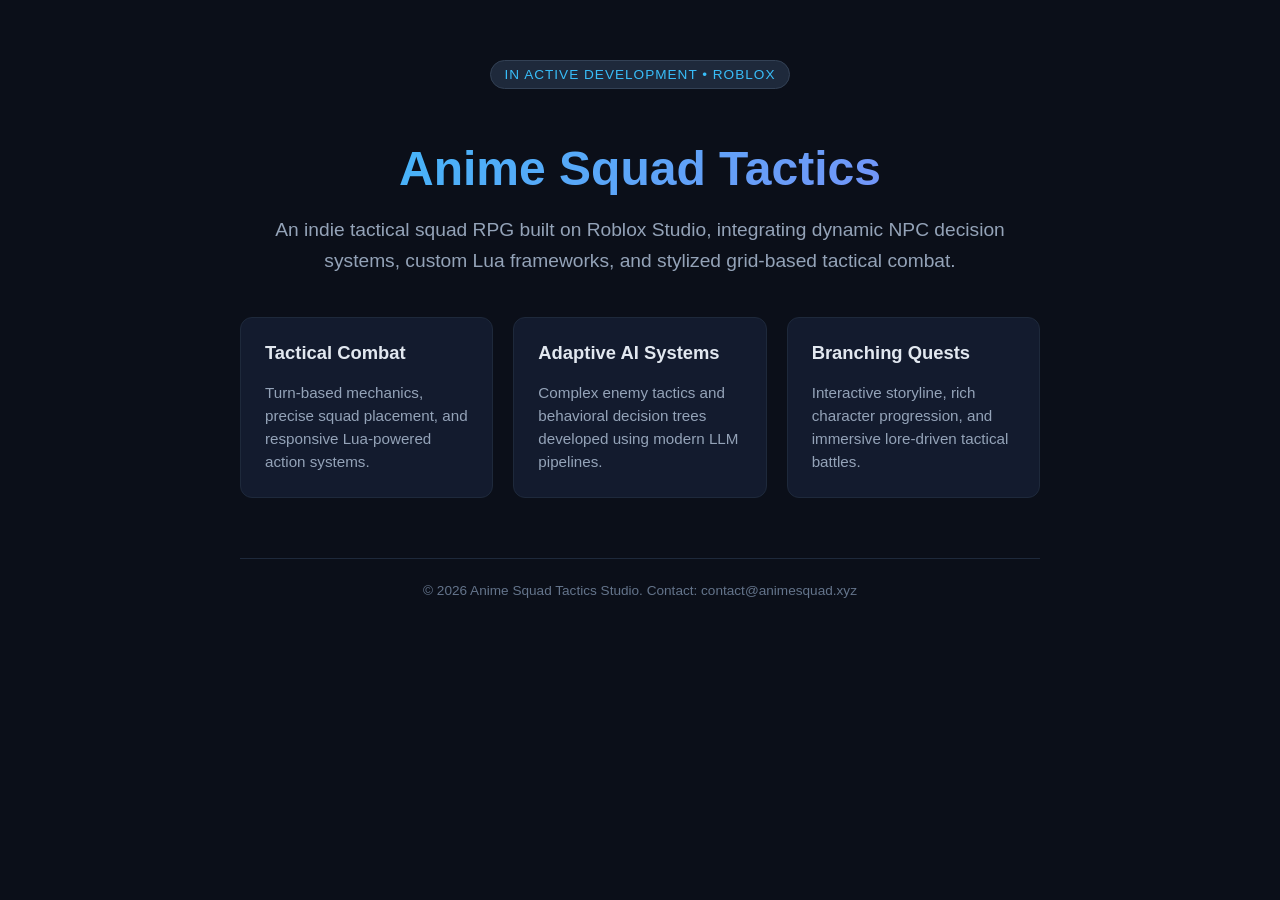
==== index.html @ 00e2cc8a "Create index.html for Anime Squad Tactics site This HTML file serves as the main structure for the A" ====
<!DOCTYPE html>
<html lang="en">
<head>
  <meta charset="UTF-8">
  <meta name="viewport" content="width=device-width, initial-scale=1.0">
  <title>Anime Squad Tactics | Independent Studio</title>
  <style>
    body { margin: 0; font-family: -apple-system, BlinkMacSystemFont, 'Segoe UI', Roboto, sans-serif; background: #0b0f19; color: #f1f5f9; text-align: center; padding: 60px 20px; }
    .container { max-width: 800px; margin: 0 auto; }
    .badge { display: inline-block; padding: 6px 14px; background: #1e293b; border: 1px solid #334155; border-radius: 9999px; font-size: 0.85rem; color: #38bdf8; margin-bottom: 20px; text-transform: uppercase; letter-spacing: 1px; }
    h1 { font-size: 3rem; margin-bottom: 12px; font-weight: 800; background: linear-gradient(135deg, #38bdf8, #818cf8); -webkit-background-clip: text; -webkit-text-fill-color: transparent; }
    p.subtitle { font-size: 1.2rem; color: #94a3b8; line-height: 1.6; margin-bottom: 40px; }
    .features { display: grid; grid-template-columns: repeat(auto-fit, minmax(220px, 1fr)); gap: 20px; text-align: left; }
    .card { background: #131b2e; padding: 24px; border-radius: 12px; border: 1px solid #1e293b; }
    .card h3 { margin-top: 0; color: #e2e8f0; font-size: 1.15rem; }
    .card p { color: #94a3b8; font-size: 0.95rem; line-height: 1.5; margin-bottom: 0; }
    .footer { margin-top: 60px; font-size: 0.85rem; color: #64748b; border-top: 1px solid #1e293b; padding-top: 24px; }
  </style>
</head>
<body>
  <div class="container">
    <div class="badge">In Active Development • Roblox</div>
    <h1>Anime Squad Tactics</h1>
    <p class="subtitle">An indie tactical squad RPG built on Roblox Studio, integrating dynamic NPC decision systems, custom Lua frameworks, and stylized grid-based tactical combat.</p>
    <div class="features">
      <div class="card">
        <h3>Tactical Combat</h3>
        <p>Turn-based mechanics, precise squad placement, and responsive Lua-powered action systems.</p>
      </div>
      <div class="card">
        <h3>Adaptive AI Systems</h3>
        <p>Complex enemy tactics and behavioral decision trees developed using modern LLM pipelines.</p>
      </div>
      <div class="card">
        <h3>Branching Quests</h3>
        <p>Interactive storyline, rich character progression, and immersive lore-driven tactical battles.</p>
      </div>
    </div>
    <div class="footer">
      © 2026 Anime Squad Tactics Studio. Contact: contact@animesquad.xyz
    </div>
  </div>
</body>
</html>
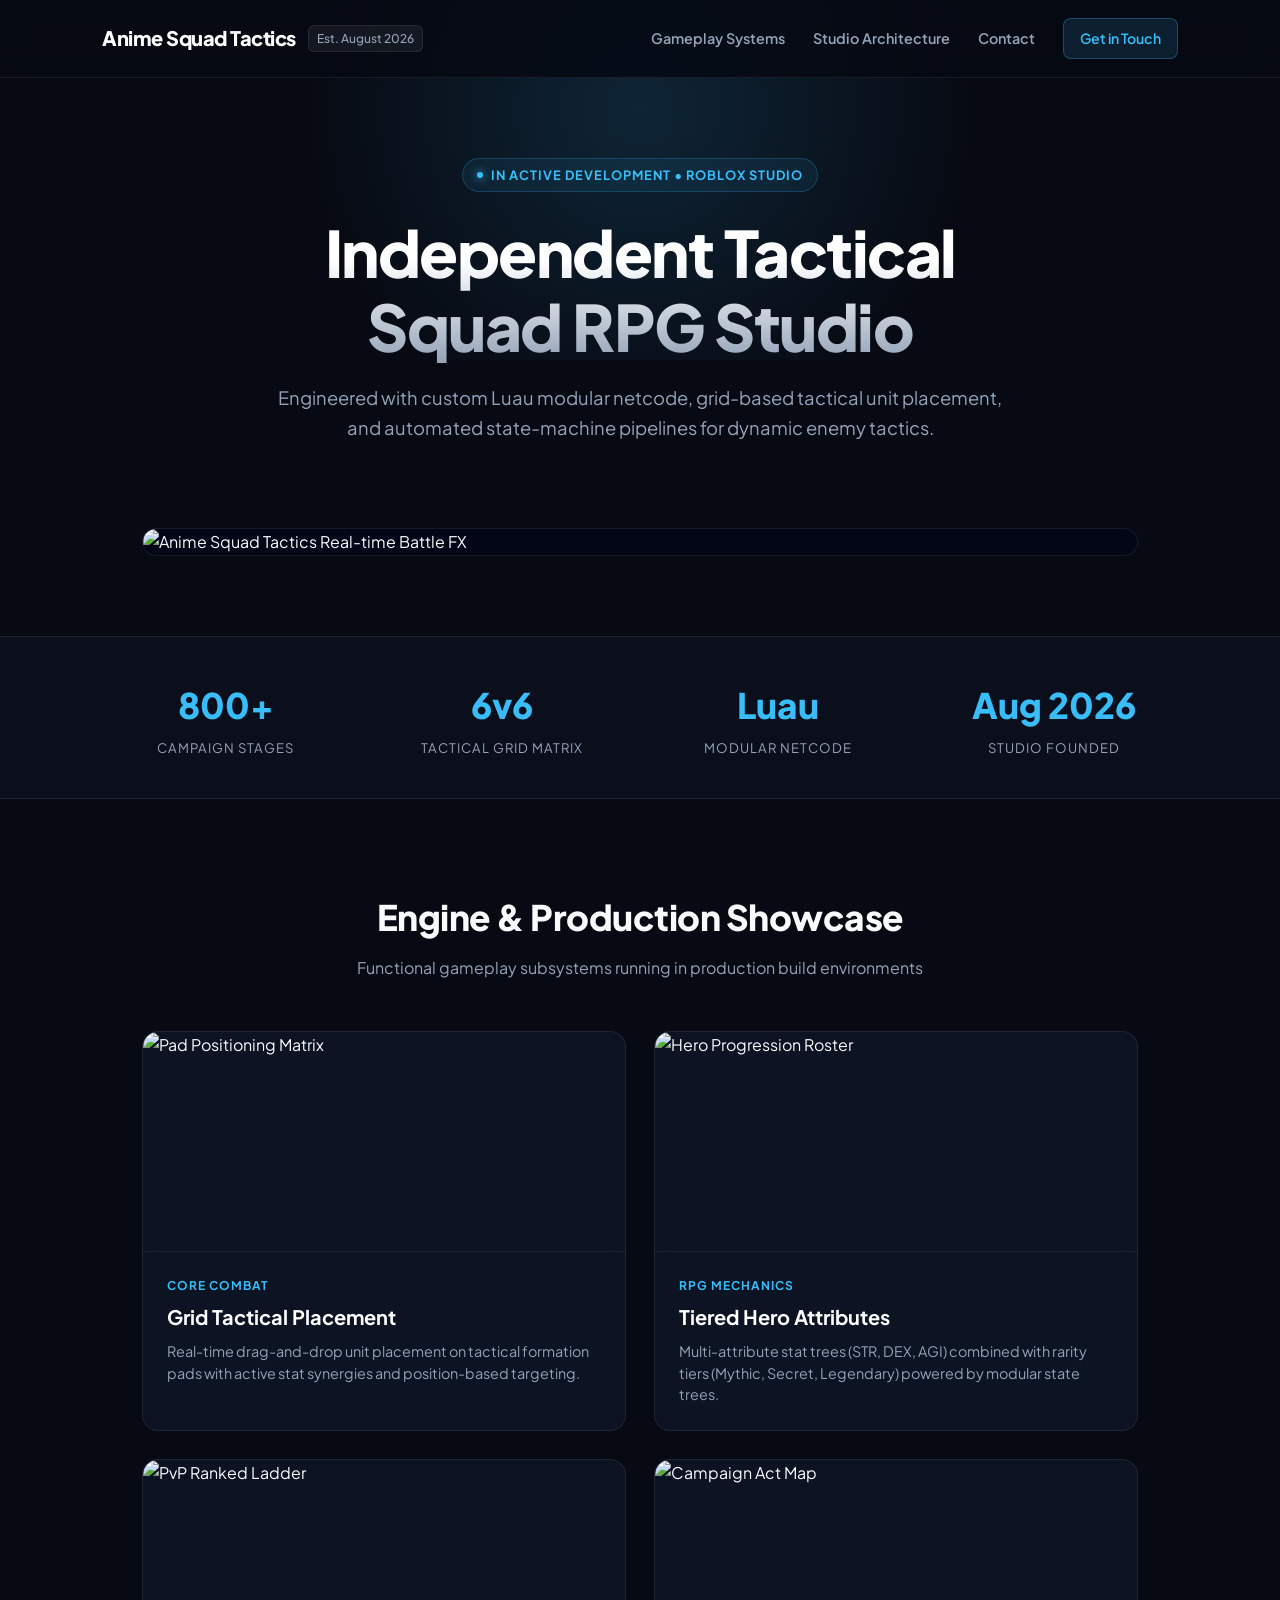
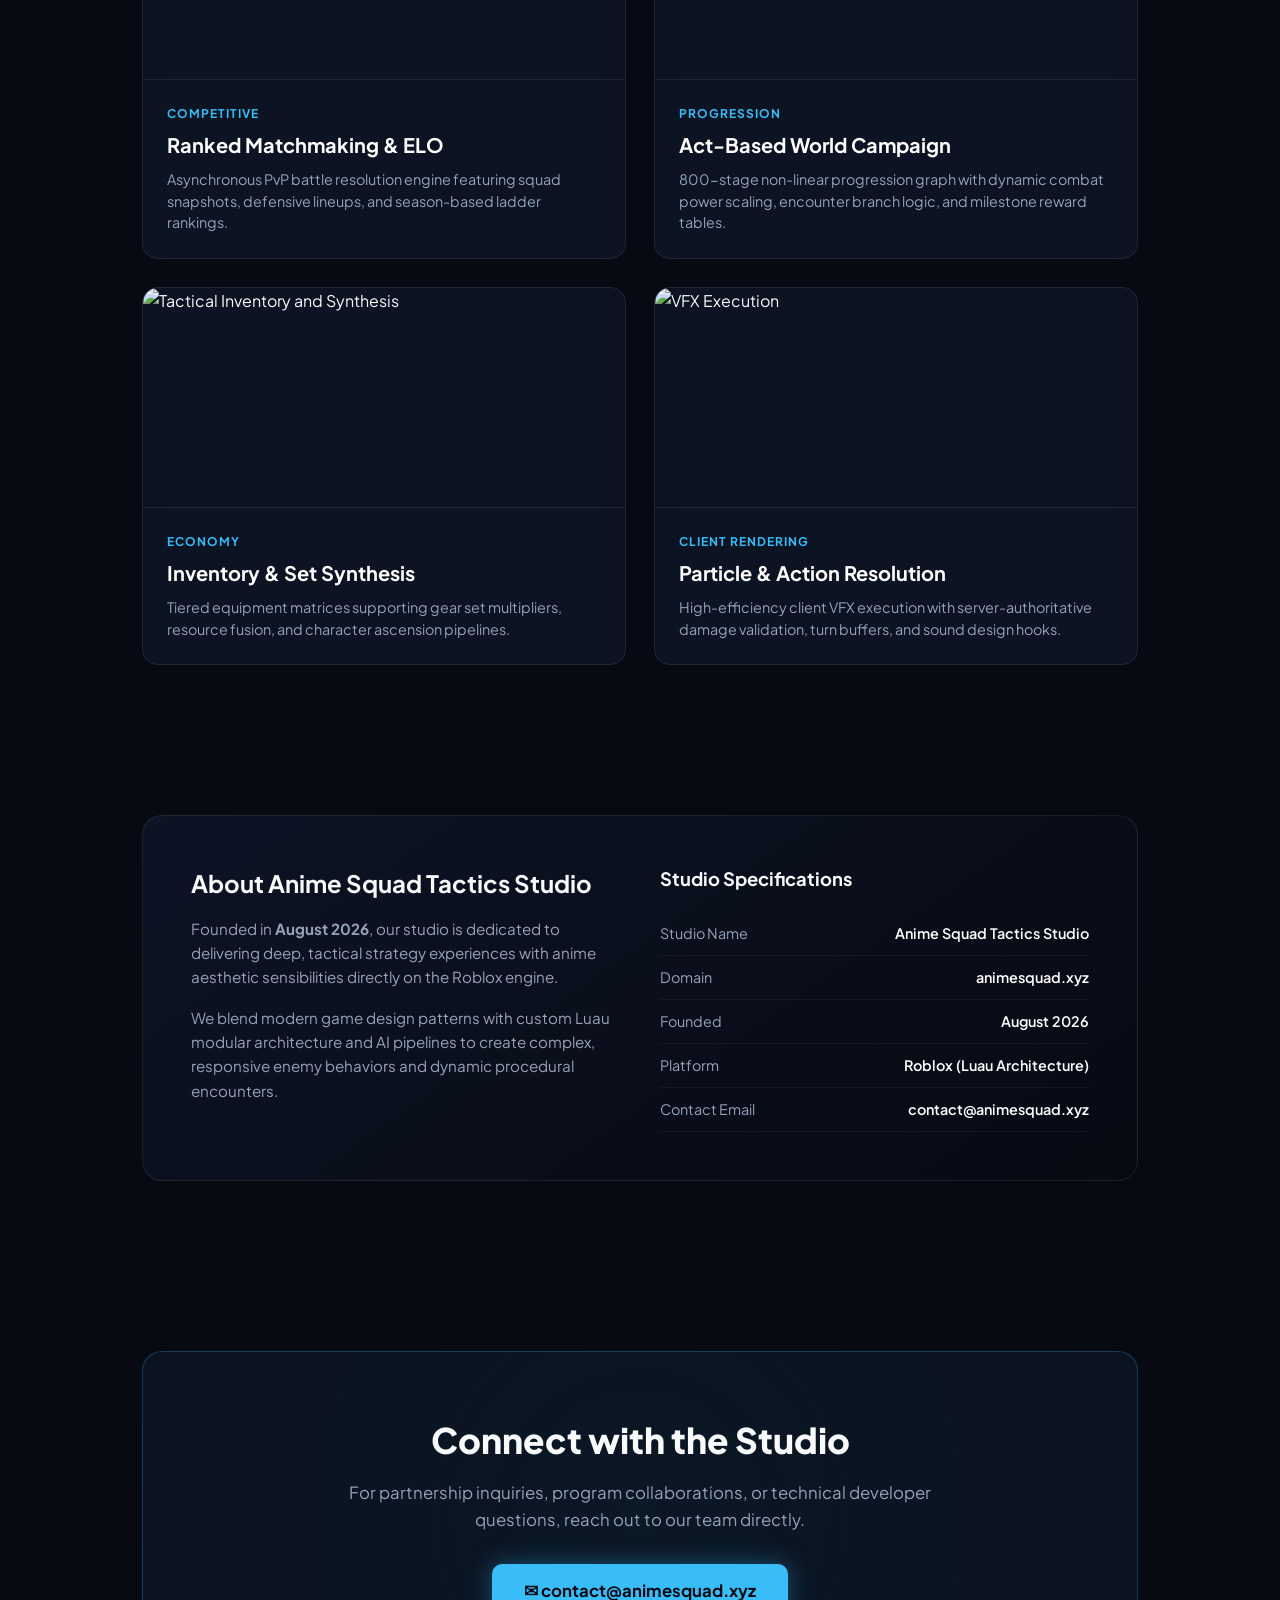
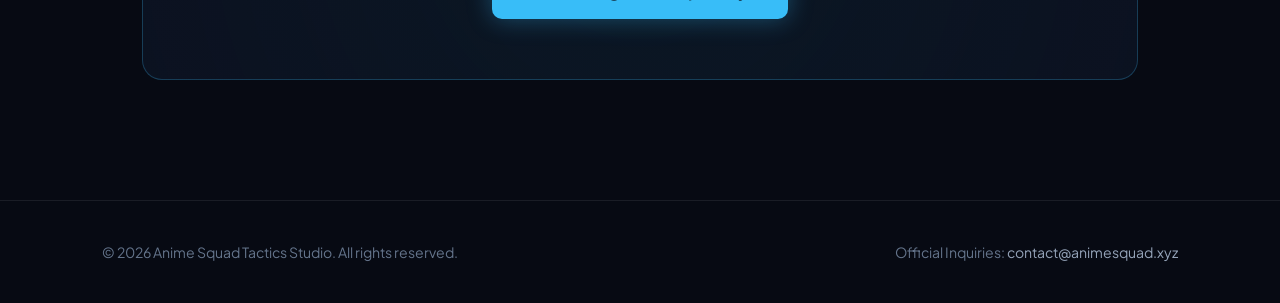
==== commit 742e6313: "Update title and restructure index.html" ====
--- a/index.html
+++ b/index.html
@@ -3,42 +3,578 @@
 <head>
   <meta charset="UTF-8">
   <meta name="viewport" content="width=device-width, initial-scale=1.0">
-  <title>Anime Squad Tactics | Independent Studio</title>
+  <title>Anime Squad Tactics Studio | Official Site</title>
+  <link rel="preconnect" href="https://fonts.googleapis.com">
+  <link rel="preconnect" href="https://fonts.gstatic.com" crossorigin>
+  <link href="https://fonts.googleapis.com/css2?family=Plus+Jakarta+Sans:wght@400;500;600;700;800&display=swap" rel="stylesheet">
   <style>
-    body { margin: 0; font-family: -apple-system, BlinkMacSystemFont, 'Segoe UI', Roboto, sans-serif; background: #0b0f19; color: #f1f5f9; text-align: center; padding: 60px 20px; }
-    .container { max-width: 800px; margin: 0 auto; }
-    .badge { display: inline-block; padding: 6px 14px; background: #1e293b; border: 1px solid #334155; border-radius: 9999px; font-size: 0.85rem; color: #38bdf8; margin-bottom: 20px; text-transform: uppercase; letter-spacing: 1px; }
-    h1 { font-size: 3rem; margin-bottom: 12px; font-weight: 800; background: linear-gradient(135deg, #38bdf8, #818cf8); -webkit-background-clip: text; -webkit-text-fill-color: transparent; }
-    p.subtitle { font-size: 1.2rem; color: #94a3b8; line-height: 1.6; margin-bottom: 40px; }
-    .features { display: grid; grid-template-columns: repeat(auto-fit, minmax(220px, 1fr)); gap: 20px; text-align: left; }
-    .card { background: #131b2e; padding: 24px; border-radius: 12px; border: 1px solid #1e293b; }
-    .card h3 { margin-top: 0; color: #e2e8f0; font-size: 1.15rem; }
-    .card p { color: #94a3b8; font-size: 0.95rem; line-height: 1.5; margin-bottom: 0; }
-    .footer { margin-top: 60px; font-size: 0.85rem; color: #64748b; border-top: 1px solid #1e293b; padding-top: 24px; }
+    :root {
+      --bg: #070a13;
+      --card-bg: rgba(15, 23, 42, 0.7);
+      --border: rgba(255, 255, 255, 0.08);
+      --accent: #38bdf8;
+      --accent-hover: #0ea5e9;
+      --text: #f8fafc;
+      --muted: #94a3b8;
+    }
+
+    * { box-sizing: border-box; margin: 0; padding: 0; }
+    html { scroll-behavior: smooth; }
+    body {
+      background-color: var(--bg);
+      color: var(--text);
+      font-family: 'Plus Jakarta Sans', sans-serif;
+      line-height: 1.6;
+      overflow-x: hidden;
+    }
+
+    /* Glow Ambient */
+    .glow-top {
+      position: absolute;
+      top: -140px;
+      left: 50%;
+      transform: translateX(-50%);
+      width: 800px;
+      height: 500px;
+      background: radial-gradient(circle, rgba(56, 189, 248, 0.15) 0%, rgba(7, 10, 19, 0) 70%);
+      z-index: -1;
+      pointer-events: none;
+    }
+
+    /* Navbar */
+    header {
+      padding: 18px 8%;
+      display: flex;
+      justify-content: space-between;
+      align-items: center;
+      border-bottom: 1px solid var(--border);
+      backdrop-filter: blur(16px);
+      -webkit-backdrop-filter: blur(16px);
+      position: sticky;
+      top: 0;
+      z-index: 100;
+      background: rgba(7, 10, 19, 0.85);
+    }
+
+    .brand-group {
+      display: flex;
+      align-items: center;
+      gap: 12px;
+    }
+
+    .brand-title {
+      font-size: 1.25rem;
+      font-weight: 800;
+      letter-spacing: -0.5px;
+      color: #ffffff;
+      text-decoration: none;
+    }
+
+    .founded-pill {
+      font-size: 0.75rem;
+      background: rgba(255, 255, 255, 0.06);
+      border: 1px solid var(--border);
+      padding: 3px 8px;
+      border-radius: 6px;
+      color: var(--muted);
+      font-weight: 500;
+    }
+
+    nav {
+      display: flex;
+      align-items: center;
+      gap: 28px;
+    }
+
+    nav a {
+      color: var(--muted);
+      text-decoration: none;
+      font-size: 0.9rem;
+      font-weight: 600;
+      transition: color 0.2s ease;
+    }
+
+    nav a:hover {
+      color: #ffffff;
+    }
+
+    .nav-btn {
+      background: rgba(56, 189, 248, 0.12);
+      border: 1px solid rgba(56, 189, 248, 0.3);
+      color: var(--accent);
+      padding: 8px 16px;
+      border-radius: 8px;
+      font-size: 0.88rem;
+      font-weight: 600;
+      text-decoration: none;
+      transition: all 0.2s ease;
+    }
+
+    .nav-btn:hover {
+      background: var(--accent);
+      color: #070a13;
+    }
+
+    /* Hero */
+    .hero {
+      text-align: center;
+      padding: 80px 8% 50px;
+      max-width: 960px;
+      margin: 0 auto;
+    }
+
+    .hero-badge {
+      display: inline-flex;
+      align-items: center;
+      gap: 8px;
+      padding: 6px 14px;
+      background: rgba(56, 189, 248, 0.08);
+      border: 1px solid rgba(56, 189, 248, 0.2);
+      color: var(--accent);
+      border-radius: 9999px;
+      font-size: 0.8rem;
+      font-weight: 700;
+      letter-spacing: 1px;
+      text-transform: uppercase;
+      margin-bottom: 24px;
+    }
+
+    .pulse-dot {
+      width: 6px;
+      height: 6px;
+      background: #38bdf8;
+      border-radius: 50%;
+      box-shadow: 0 0 8px #38bdf8;
+    }
+
+    .hero h1 {
+      font-size: clamp(2.4rem, 5vw, 4rem);
+      font-weight: 800;
+      letter-spacing: -1.5px;
+      line-height: 1.15;
+      margin-bottom: 20px;
+      background: linear-gradient(180deg, #ffffff 30%, #94a3b8 100%);
+      -webkit-background-clip: text;
+      -webkit-text-fill-color: transparent;
+    }
+
+    .hero p {
+      font-size: 1.15rem;
+      color: var(--muted);
+      max-width: 740px;
+      margin: 0 auto 36px;
+    }
+
+    /* Hero Showcase Image */
+    .hero-image-wrap {
+      max-width: 1200px;
+      margin: 0 auto 80px;
+      padding: 0 8%;
+    }
+
+    .hero-frame {
+      border-radius: 16px;
+      border: 1px solid var(--border);
+      overflow: hidden;
+      box-shadow: 0 25px 60px -15px rgba(0, 0, 0, 0.8);
+      background: #020617;
+    }
+
+    .hero-frame img {
+      width: 100%;
+      height: auto;
+      display: block;
+    }
+
+    /* Stats Banner */
+    .stats-bar {
+      border-top: 1px solid var(--border);
+      border-bottom: 1px solid var(--border);
+      background: rgba(15, 23, 42, 0.4);
+      padding: 40px 8%;
+    }
+
+    .stats-grid {
+      max-width: 1100px;
+      margin: 0 auto;
+      display: grid;
+      grid-template-columns: repeat(auto-fit, minmax(180px, 1fr));
+      gap: 30px;
+      text-align: center;
+    }
+
+    .stat-val {
+      font-size: 2.2rem;
+      font-weight: 800;
+      color: var(--accent);
+    }
+
+    .stat-lbl {
+      font-size: 0.82rem;
+      color: var(--muted);
+      text-transform: uppercase;
+      letter-spacing: 1px;
+      margin-top: 4px;
+    }
+
+    /* Section Headers */
+    .section-wrap {
+      padding: 90px 8% 40px;
+      max-width: 1200px;
+      margin: 0 auto;
+    }
+
+    .section-header {
+      text-align: center;
+      margin-bottom: 50px;
+    }
+
+    .section-header h2 {
+      font-size: 2.2rem;
+      font-weight: 800;
+      letter-spacing: -0.5px;
+      margin-bottom: 10px;
+    }
+
+    .section-header p {
+      color: var(--muted);
+      font-size: 1rem;
+    }
+
+    /* Systems Grid */
+    .systems-grid {
+      display: grid;
+      grid-template-columns: repeat(auto-fit, minmax(340px, 1fr));
+      gap: 28px;
+    }
+
+    .system-card {
+      background: var(--card-bg);
+      border: 1px solid var(--border);
+      border-radius: 16px;
+      overflow: hidden;
+      backdrop-filter: blur(12px);
+      transition: all 0.3s ease;
+    }
+
+    .system-card:hover {
+      transform: translateY(-4px);
+      border-color: rgba(56, 189, 248, 0.3);
+      box-shadow: 0 16px 32px rgba(0, 0, 0, 0.5);
+    }
+
+    .system-card img {
+      width: 100%;
+      height: 220px;
+      object-fit: cover;
+      display: block;
+      border-bottom: 1px solid var(--border);
+    }
+
+    .card-content {
+      padding: 24px;
+    }
+
+    .card-tag {
+      font-size: 0.75rem;
+      font-weight: 700;
+      text-transform: uppercase;
+      color: var(--accent);
+      letter-spacing: 1px;
+      margin-bottom: 6px;
+    }
+
+    .card-content h3 {
+      font-size: 1.25rem;
+      font-weight: 700;
+      margin-bottom: 8px;
+      color: #ffffff;
+    }
+
+    .card-content p {
+      color: var(--muted);
+      font-size: 0.9rem;
+      line-height: 1.5;
+    }
+
+    /* Studio Overview Section */
+    .about-card {
+      background: linear-gradient(145deg, rgba(15, 23, 42, 0.8), rgba(7, 10, 19, 0.9));
+      border: 1px solid var(--border);
+      border-radius: 20px;
+      padding: 48px;
+      display: grid;
+      grid-template-columns: repeat(auto-fit, minmax(280px, 1fr));
+      gap: 40px;
+      margin-top: 20px;
+    }
+
+    .about-info h3 {
+      font-size: 1.5rem;
+      font-weight: 700;
+      margin-bottom: 14px;
+    }
+
+    .about-info p {
+      color: var(--muted);
+      margin-bottom: 16px;
+      font-size: 0.95rem;
+    }
+
+    .spec-list {
+      list-style: none;
+      margin-top: 18px;
+    }
+
+    .spec-list li {
+      display: flex;
+      justify-content: space-between;
+      padding: 10px 0;
+      border-bottom: 1px solid rgba(255, 255, 255, 0.05);
+      font-size: 0.9rem;
+    }
+
+    .spec-list span:first-child {
+      color: var(--muted);
+    }
+
+    .spec-list span:last-child {
+      font-weight: 600;
+      color: #ffffff;
+    }
+
+    /* Contact Section */
+    .contact-box {
+      background: radial-gradient(circle at center, rgba(56, 189, 248, 0.08) 0%, rgba(15, 23, 42, 0.6) 100%);
+      border: 1px solid rgba(56, 189, 248, 0.25);
+      border-radius: 20px;
+      padding: 60px 24px;
+      text-align: center;
+      margin-top: 40px;
+    }
+
+    .contact-box h2 {
+      font-size: 2.2rem;
+      font-weight: 800;
+      margin-bottom: 12px;
+    }
+
+    .contact-box p {
+      color: var(--muted);
+      max-width: 600px;
+      margin: 0 auto 30px;
+      font-size: 1.05rem;
+    }
+
+    .contact-email-btn {
+      display: inline-flex;
+      align-items: center;
+      gap: 10px;
+      background: var(--accent);
+      color: #070a13;
+      padding: 14px 32px;
+      border-radius: 10px;
+      font-weight: 700;
+      font-size: 1.05rem;
+      text-decoration: none;
+      transition: all 0.2s ease;
+      box-shadow: 0 0 24px rgba(56, 189, 248, 0.35);
+    }
+
+    .contact-email-btn:hover {
+      background: #7dd3fc;
+      transform: translateY(-2px);
+    }
+
+    /* Footer */
+    footer {
+      border-top: 1px solid var(--border);
+      padding: 40px 8%;
+      margin-top: 80px;
+      display: flex;
+      flex-wrap: wrap;
+      justify-content: space-between;
+      align-items: center;
+      gap: 20px;
+      color: #64748b;
+      font-size: 0.88rem;
+    }
+
+    footer a {
+      color: var(--muted);
+      text-decoration: none;
+    }
+
+    footer a:hover {
+      color: var(--accent);
+    }
+
+    @media (max-width: 768px) {
+      header { flex-direction: column; gap: 16px; }
+      nav { gap: 16px; flex-wrap: wrap; justify-content: center; }
+      .about-card { padding: 28px; }
+    }
   </style>
 </head>
 <body>
-  <div class="container">
-    <div class="badge">In Active Development • Roblox</div>
-    <h1>Anime Squad Tactics</h1>
-    <p class="subtitle">An indie tactical squad RPG built on Roblox Studio, integrating dynamic NPC decision systems, custom Lua frameworks, and stylized grid-based tactical combat.</p>
-    <div class="features">
-      <div class="card">
-        <h3>Tactical Combat</h3>
-        <p>Turn-based mechanics, precise squad placement, and responsive Lua-powered action systems.</p>
-      </div>
-      <div class="card">
-        <h3>Adaptive AI Systems</h3>
-        <p>Complex enemy tactics and behavioral decision trees developed using modern LLM pipelines.</p>
-      </div>
-      <div class="card">
-        <h3>Branching Quests</h3>
-        <p>Interactive storyline, rich character progression, and immersive lore-driven tactical battles.</p>
-      </div>
-    </div>
-    <div class="footer">
-      © 2026 Anime Squad Tactics Studio. Contact: contact@animesquad.xyz
+  <div class="glow-top"></div>
+
+  <!-- Header / Navbar -->
+  <header>
+    <div class="brand-group">
+      <a href="#" class="brand-title">Anime Squad Tactics</a>
+      <span class="founded-pill">Est. August 2026</span>
+    </div>
+    <nav>
+      <a href="#systems">Gameplay Systems</a>
+      <a href="#about">Studio Architecture</a>
+      <a href="#contact">Contact</a>
+      <a href="mailto:contact@animesquad.xyz" class="nav-btn">Get in Touch</a>
+    </nav>
+  </header>
+
+  <!-- Hero Section -->
+  <section class="hero">
+    <div class="hero-badge">
+      <span class="pulse-dot"></span> In Active Development • Roblox Studio
+    </div>
+    <h1>Independent Tactical Squad RPG Studio</h1>
+    <p>Engineered with custom Luau modular netcode, grid-based tactical unit placement, and automated state-machine pipelines for dynamic enemy tactics.</p>
+  </section>
+
+  <!-- Main Hero Image Showcase -->
+  <div class="hero-image-wrap">
+    <div class="hero-frame">
+      <img src="battle-action.jpg" alt="Anime Squad Tactics Real-time Battle FX">
     </div>
   </div>
+
+  <!-- Stats Bar -->
+  <div class="stats-bar">
+    <div class="stats-grid">
+      <div class="stat-item">
+        <div class="stat-val">800+</div>
+        <div class="stat-lbl">Campaign Stages</div>
+      </div>
+      <div class="stat-item">
+        <div class="stat-val">6v6</div>
+        <div class="stat-lbl">Tactical Grid Matrix</div>
+      </div>
+      <div class="stat-item">
+        <div class="stat-val">Luau</div>
+        <div class="stat-lbl">Modular Netcode</div>
+      </div>
+      <div class="stat-item">
+        <div class="stat-val">Aug 2026</div>
+        <div class="stat-lbl">Studio Founded</div>
+      </div>
+    </div>
+  </div>
+
+  <!-- Systems / Gallery Section -->
+  <section id="systems" class="section-wrap">
+    <div class="section-header">
+      <h2>Engine & Production Showcase</h2>
+      <p>Functional gameplay subsystems running in production build environments</p>
+    </div>
+
+    <div class="systems-grid">
+      <div class="system-card">
+        <img src="tactics-grid.jpg" alt="Pad Positioning Matrix">
+        <div class="card-content">
+          <div class="card-tag">Core Combat</div>
+          <h3>Grid Tactical Placement</h3>
+          <p>Real-time drag-and-drop unit placement on tactical formation pads with active stat synergies and position-based targeting.</p>
+        </div>
+      </div>
+
+      <div class="system-card">
+        <img src="heroes-roster.jpg" alt="Hero Progression Roster">
+        <div class="card-content">
+          <div class="card-tag">RPG Mechanics</div>
+          <h3>Tiered Hero Attributes</h3>
+          <p>Multi-attribute stat trees (STR, DEX, AGI) combined with rarity tiers (Mythic, Secret, Legendary) powered by modular state trees.</p>
+        </div>
+      </div>
+
+      <div class="system-card">
+        <img src="pvp-arena.jpg" alt="PvP Ranked Ladder">
+        <div class="card-content">
+          <div class="card-tag">Competitive</div>
+          <h3>Ranked Matchmaking & ELO</h3>
+          <p>Asynchronous PvP battle resolution engine featuring squad snapshots, defensive lineups, and season-based ladder rankings.</p>
+        </div>
+      </div>
+
+      <div class="system-card">
+        <img src="campaign-map.jpg" alt="Campaign Act Map">
+        <div class="card-content">
+          <div class="card-tag">Progression</div>
+          <h3>Act-Based World Campaign</h3>
+          <p>800-stage non-linear progression graph with dynamic combat power scaling, encounter branch logic, and milestone reward tables.</p>
+        </div>
+      </div>
+
+      <div class="system-card">
+        <img src="tactical-inventory.jpg" alt="Tactical Inventory and Synthesis">
+        <div class="card-content">
+          <div class="card-tag">Economy</div>
+          <h3>Inventory & Set Synthesis</h3>
+          <p>Tiered equipment matrices supporting gear set multipliers, resource fusion, and character ascension pipelines.</p>
+        </div>
+      </div>
+
+      <div class="system-card">
+        <img src="battle-action.jpg" alt="VFX Execution">
+        <div class="card-content">
+          <div class="card-tag">Client Rendering</div>
+          <h3>Particle & Action Resolution</h3>
+          <p>High-efficiency client VFX execution with server-authoritative damage validation, turn buffers, and sound design hooks.</p>
+        </div>
+      </div>
+    </div>
+  </section>
+
+  <!-- About / Architecture Section -->
+  <section id="about" class="section-wrap">
+    <div class="about-card">
+      <div class="about-info">
+        <h3>About Anime Squad Tactics Studio</h3>
+        <p>Founded in <strong>August 2026</strong>, our studio is dedicated to delivering deep, tactical strategy experiences with anime aesthetic sensibilities directly on the Roblox engine.</p>
+        <p>We blend modern game design patterns with custom Luau modular architecture and AI pipelines to create complex, responsive enemy behaviors and dynamic procedural encounters.</p>
+      </div>
+      <div>
+        <h3 style="font-size: 1.15rem; margin-bottom: 12px;">Studio Specifications</h3>
+        <ul class="spec-list">
+          <li><span>Studio Name</span> <span>Anime Squad Tactics Studio</span></li>
+          <li><span>Domain</span> <span>animesquad.xyz</span></li>
+          <li><span>Founded</span> <span>August 2026</span></li>
+          <li><span>Platform</span> <span>Roblox (Luau Architecture)</span></li>
+          <li><span>Contact Email</span> <span>contact@animesquad.xyz</span></li>
+        </ul>
+      </div>
+    </div>
+  </section>
+
+  <!-- Contact Box -->
+  <section id="contact" class="section-wrap">
+    <div class="contact-box">
+      <h2>Connect with the Studio</h2>
+      <p>For partnership inquiries, program collaborations, or technical developer questions, reach out to our team directly.</p>
+      <a href="mailto:contact@animesquad.xyz" class="contact-email-btn">
+        ✉ contact@animesquad.xyz
+      </a>
+    </div>
+  </section>
+
+  <!-- Footer -->
+  <footer>
+    <div>
+      © 2026 Anime Squad Tactics Studio. All rights reserved.
+    </div>
+    <div>
+      Official Inquiries: <a href="mailto:contact@animesquad.xyz">contact@animesquad.xyz</a>
+    </div>
+  </footer>
 </body>
 </html>
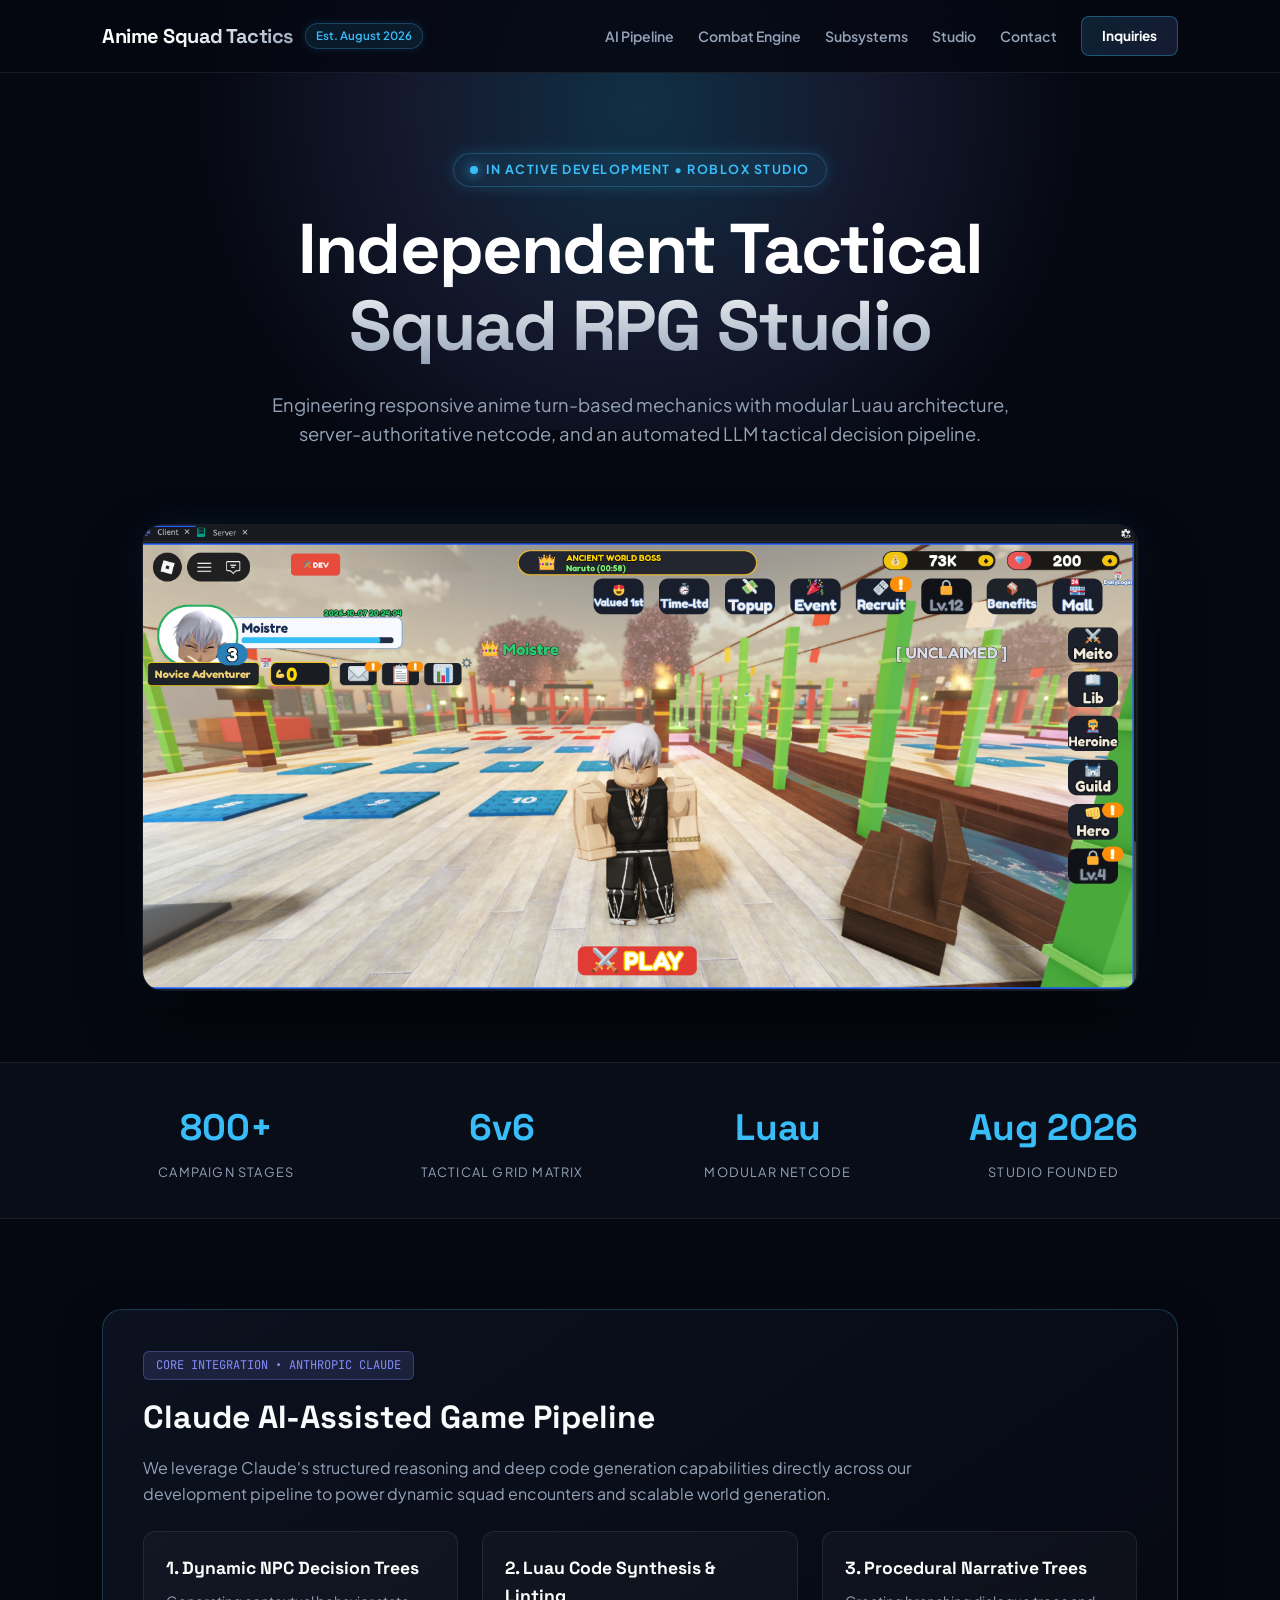
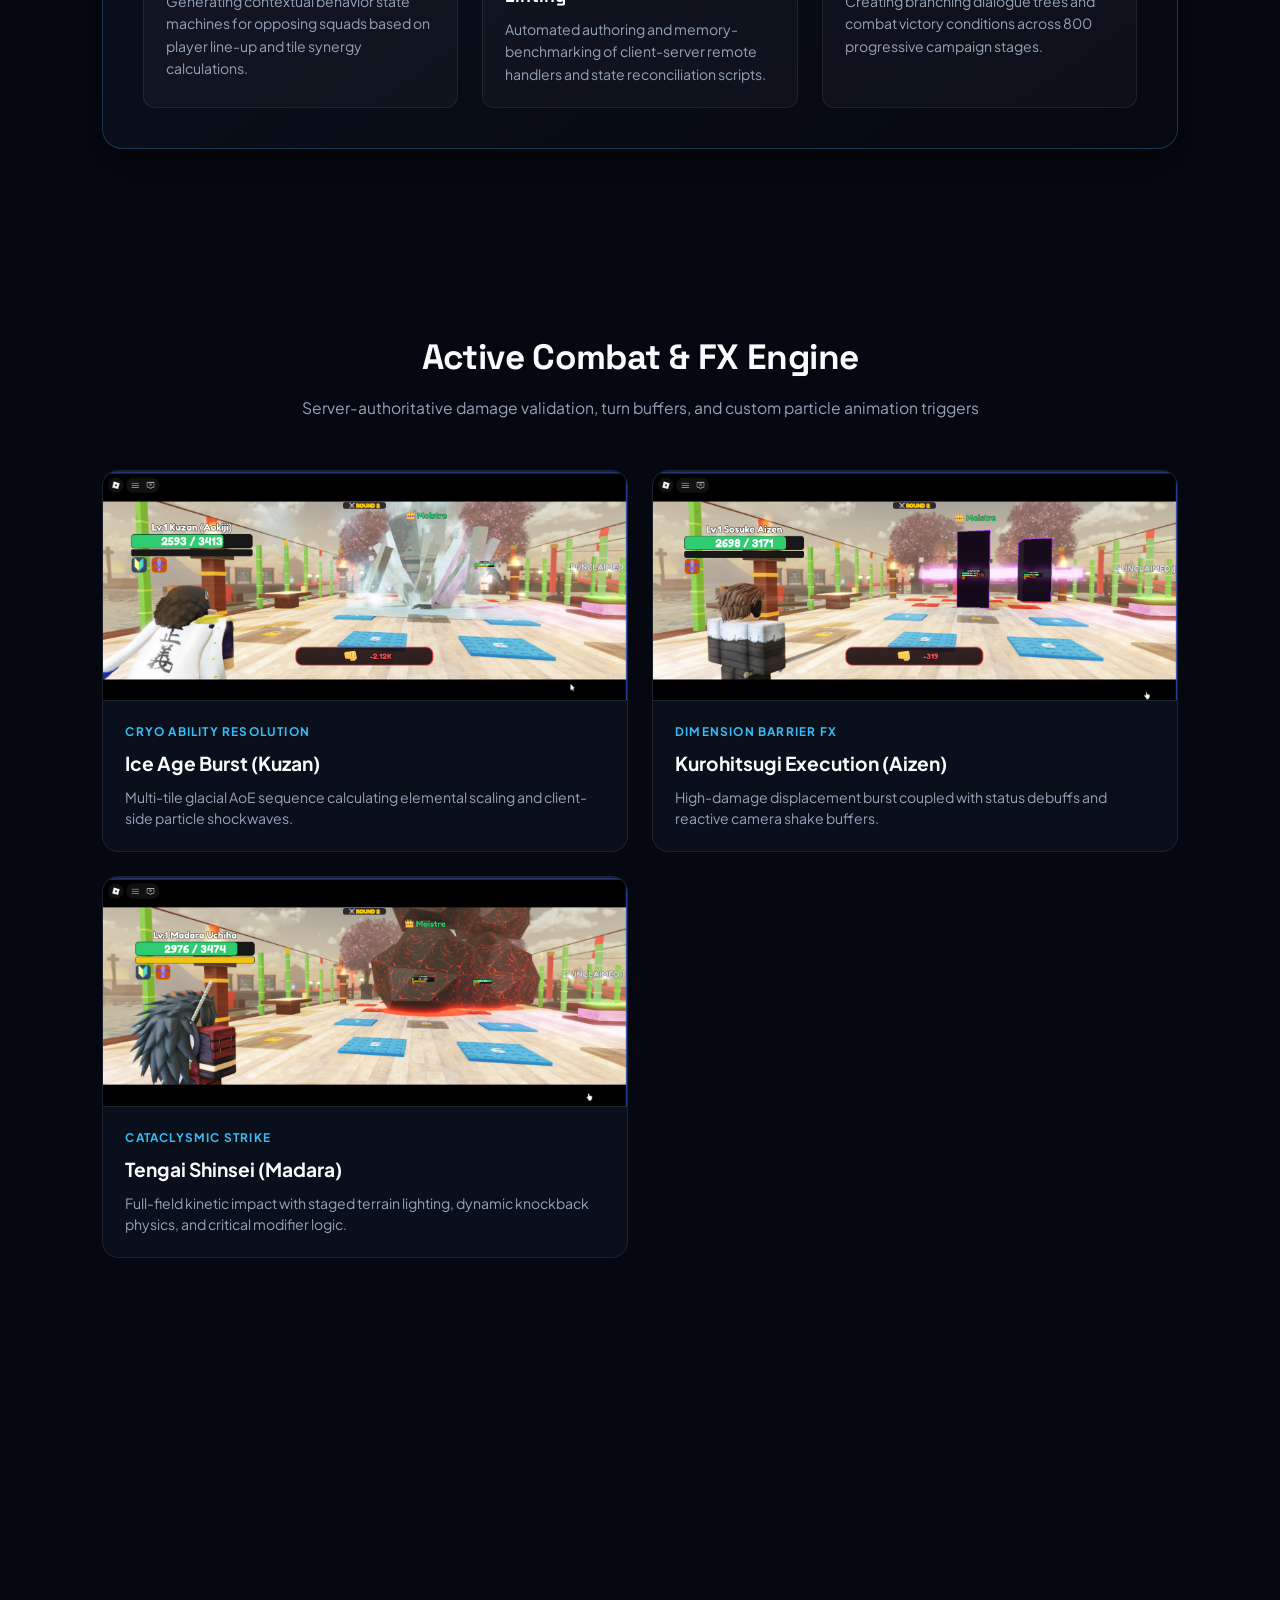
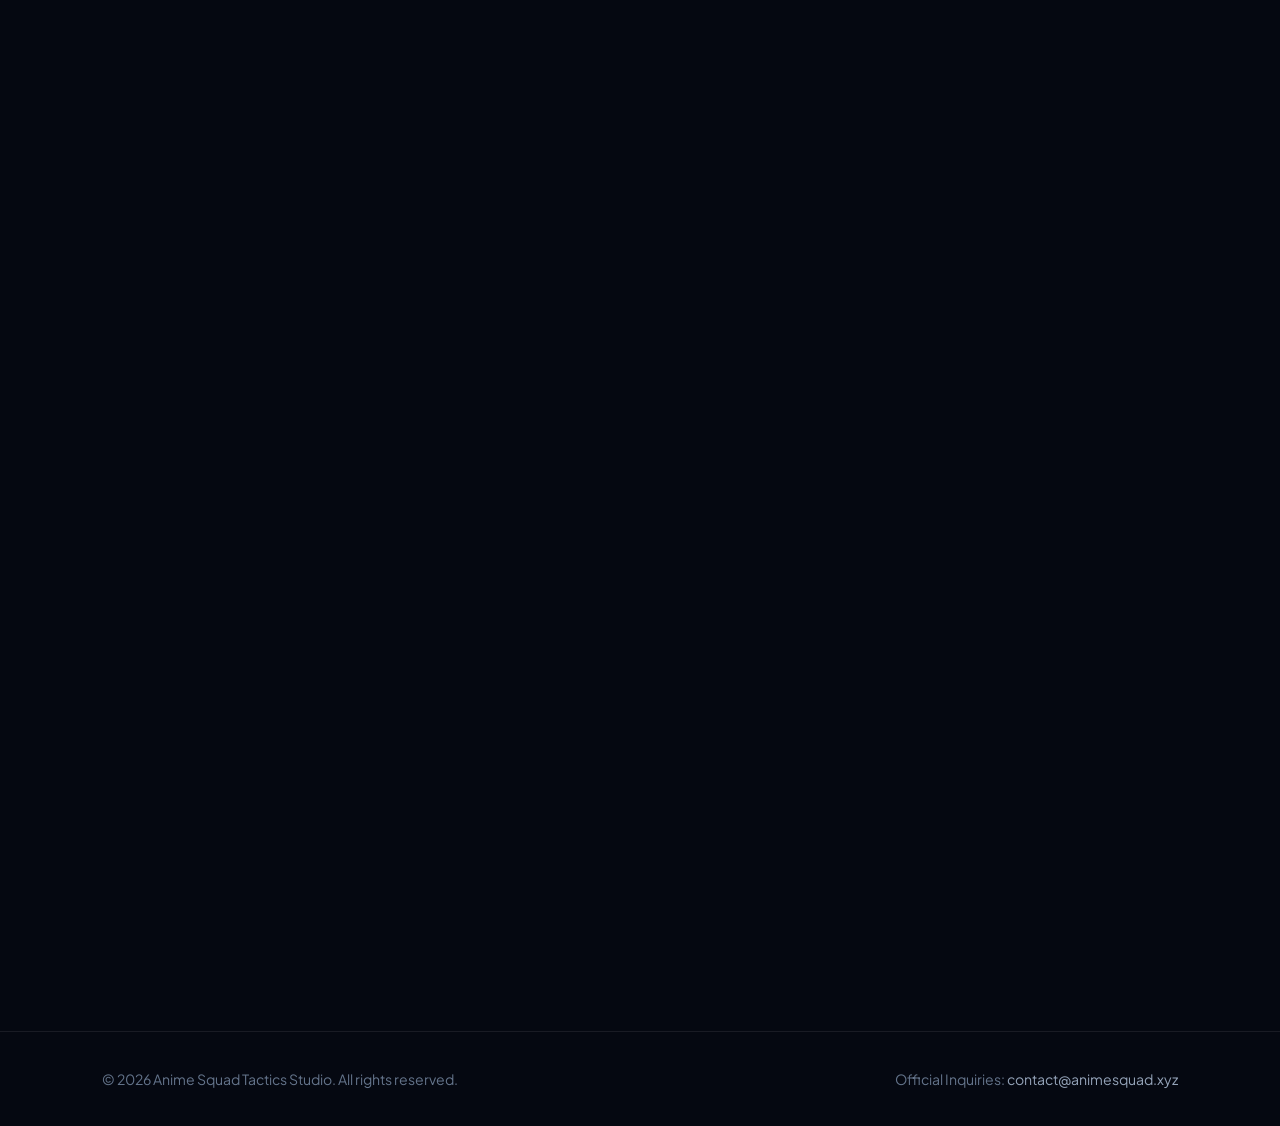
==== commit 07bba9dc: "improvements" ====
--- a/index.html
+++ b/index.html
@@ -3,17 +3,19 @@
 <head>
   <meta charset="UTF-8">
   <meta name="viewport" content="width=device-width, initial-scale=1.0">
-  <title>Anime Squad Tactics Studio | Official Site</title>
+  <title>Anime Squad Tactics Studio | Tactical RPG & AI Pipeline</title>
   <link rel="preconnect" href="https://fonts.googleapis.com">
   <link rel="preconnect" href="https://fonts.gstatic.com" crossorigin>
-  <link href="https://fonts.googleapis.com/css2?family=Plus+Jakarta+Sans:wght@400;500;600;700;800&display=swap" rel="stylesheet">
+  <link href="https://fonts.googleapis.com/css2?family=Plus+Jakarta+Sans:wght@400;500;600;700;800&family=Space+Grotesk:wght@600;700;800&family=JetBrains+Mono:wght@400;500;600&display=swap" rel="stylesheet">
   <style>
     :root {
-      --bg: #070a13;
-      --card-bg: rgba(15, 23, 42, 0.7);
+      --bg: #050811;
+      --card-bg: rgba(13, 19, 33, 0.7);
+      --card-hover: rgba(20, 30, 52, 0.95);
       --border: rgba(255, 255, 255, 0.08);
       --accent: #38bdf8;
-      --accent-hover: #0ea5e9;
+      --accent-glow: rgba(56, 189, 248, 0.4);
+      --accent-purple: #818cf8;
       --text: #f8fafc;
       --muted: #94a3b8;
     }
@@ -28,132 +30,212 @@
       overflow-x: hidden;
     }
 
-    /* Glow Ambient */
-    .glow-top {
+    /* Ambient Pulsing Glow */
+    .ambient-glow {
       position: absolute;
-      top: -140px;
+      top: -220px;
       left: 50%;
       transform: translateX(-50%);
-      width: 800px;
-      height: 500px;
-      background: radial-gradient(circle, rgba(56, 189, 248, 0.15) 0%, rgba(7, 10, 19, 0) 70%);
+      width: 1000px;
+      height: 650px;
+      background: radial-gradient(circle, rgba(56, 189, 248, 0.22) 0%, rgba(129, 140, 248, 0.12) 40%, rgba(5, 8, 17, 0) 75%);
       z-index: -1;
       pointer-events: none;
+      animation: pulseAura 8s ease-in-out infinite alternate;
+    }
+
+    @keyframes pulseAura {
+      0% { transform: translateX(-50%) scale(0.95); opacity: 0.7; }
+      100% { transform: translateX(-50%) scale(1.08); opacity: 1; }
+    }
+
+    /* Scroll Reveal Animation Classes */
+    .reveal {
+      opacity: 0;
+      transform: translateY(32px);
+      transition: opacity 0.8s cubic-bezier(0.16, 1, 0.3, 1), transform 0.8s cubic-bezier(0.16, 1, 0.3, 1);
+      will-change: opacity, transform;
+    }
+
+    .reveal.active {
+      opacity: 1;
+      transform: translateY(0);
     }
 
     /* Navbar */
     header {
-      padding: 18px 8%;
+      padding: 16px 8%;
       display: flex;
       justify-content: space-between;
       align-items: center;
       border-bottom: 1px solid var(--border);
-      backdrop-filter: blur(16px);
-      -webkit-backdrop-filter: blur(16px);
+      backdrop-filter: blur(20px);
+      -webkit-backdrop-filter: blur(20px);
       position: sticky;
       top: 0;
       z-index: 100;
-      background: rgba(7, 10, 19, 0.85);
-    }
-
-    .brand-group {
+      background: rgba(5, 8, 17, 0.85);
+      transition: border-color 0.3s ease;
+    }
+
+    .brand-wrap {
       display: flex;
       align-items: center;
       gap: 12px;
     }
 
     .brand-title {
+      font-family: 'Space Grotesk', sans-serif;
       font-size: 1.25rem;
       font-weight: 800;
       letter-spacing: -0.5px;
-      color: #ffffff;
+      background: linear-gradient(135deg, #fff 40%, #94a3b8);
+      -webkit-background-clip: text;
+      -webkit-text-fill-color: transparent;
       text-decoration: none;
-    }
-
-    .founded-pill {
-      font-size: 0.75rem;
-      background: rgba(255, 255, 255, 0.06);
-      border: 1px solid var(--border);
-      padding: 3px 8px;
-      border-radius: 6px;
-      color: var(--muted);
-      font-weight: 500;
+      transition: filter 0.3s ease;
+    }
+
+    .brand-title:hover {
+      filter: drop-shadow(0 0 12px rgba(56, 189, 248, 0.5));
+    }
+
+    .badge-est {
+      font-size: 0.72rem;
+      background: rgba(56, 189, 248, 0.1);
+      border: 1px solid rgba(56, 189, 248, 0.25);
+      padding: 3px 10px;
+      border-radius: 9999px;
+      color: var(--accent);
+      font-weight: 600;
+      box-shadow: 0 0 10px rgba(56, 189, 248, 0.15);
     }
 
     nav {
       display: flex;
       align-items: center;
-      gap: 28px;
+      gap: 24px;
     }
 
     nav a {
       color: var(--muted);
       text-decoration: none;
-      font-size: 0.9rem;
+      font-size: 0.88rem;
       font-weight: 600;
-      transition: color 0.2s ease;
+      position: relative;
+      transition: color 0.3s ease;
+      padding: 4px 0;
+    }
+
+    nav a::after {
+      content: '';
+      position: absolute;
+      bottom: 0;
+      left: 0;
+      width: 0;
+      height: 2px;
+      background: var(--accent);
+      transition: width 0.3s cubic-bezier(0.16, 1, 0.3, 1);
+      border-radius: 2px;
     }
 
     nav a:hover {
       color: #ffffff;
     }
 
+    nav a:hover::after {
+      width: 100%;
+    }
+
+    /* Buttons with Shimmer & Glow */
     .nav-btn {
-      background: rgba(56, 189, 248, 0.12);
-      border: 1px solid rgba(56, 189, 248, 0.3);
-      color: var(--accent);
-      padding: 8px 16px;
+      position: relative;
+      overflow: hidden;
+      background: linear-gradient(135deg, rgba(56, 189, 248, 0.15), rgba(129, 140, 248, 0.15));
+      border: 1px solid rgba(56, 189, 248, 0.35);
+      color: #ffffff !important;
+      padding: 8px 20px;
       border-radius: 8px;
-      font-size: 0.88rem;
-      font-weight: 600;
+      font-size: 0.85rem;
+      font-weight: 700;
       text-decoration: none;
-      transition: all 0.2s ease;
+      transition: all 0.3s cubic-bezier(0.16, 1, 0.3, 1);
+    }
+
+    .nav-btn::before {
+      content: '';
+      position: absolute;
+      top: 0;
+      left: -100%;
+      width: 100%;
+      height: 100%;
+      background: linear-gradient(90deg, transparent, rgba(255, 255, 255, 0.25), transparent);
+      transition: left 0.6s ease;
     }
 
     .nav-btn:hover {
       background: var(--accent);
-      color: #070a13;
+      color: var(--bg) !important;
+      box-shadow: 0 0 25px rgba(56, 189, 248, 0.6);
+      transform: translateY(-2px);
+    }
+
+    .nav-btn:hover::before {
+      left: 100%;
+    }
+
+    .nav-btn:active {
+      transform: translateY(0);
     }
 
     /* Hero */
     .hero {
       text-align: center;
-      padding: 80px 8% 50px;
-      max-width: 960px;
+      padding: 80px 8% 40px;
+      max-width: 1040px;
       margin: 0 auto;
     }
 
-    .hero-badge {
+    .hero-tag {
       display: inline-flex;
       align-items: center;
       gap: 8px;
-      padding: 6px 14px;
+      padding: 6px 16px;
       background: rgba(56, 189, 248, 0.08);
-      border: 1px solid rgba(56, 189, 248, 0.2);
+      border: 1px solid rgba(56, 189, 248, 0.25);
       color: var(--accent);
       border-radius: 9999px;
-      font-size: 0.8rem;
+      font-size: 0.78rem;
       font-weight: 700;
-      letter-spacing: 1px;
+      letter-spacing: 1.5px;
       text-transform: uppercase;
       margin-bottom: 24px;
+      box-shadow: 0 0 15px rgba(56, 189, 248, 0.2);
     }
 
     .pulse-dot {
-      width: 6px;
-      height: 6px;
+      width: 8px;
+      height: 8px;
       background: #38bdf8;
       border-radius: 50%;
-      box-shadow: 0 0 8px #38bdf8;
+      box-shadow: 0 0 12px #38bdf8;
+      animation: pulseDot 2s infinite;
+    }
+
+    @keyframes pulseDot {
+      0% { transform: scale(0.9); opacity: 0.6; }
+      50% { transform: scale(1.3); opacity: 1; }
+      100% { transform: scale(0.9); opacity: 0.6; }
     }
 
     .hero h1 {
-      font-size: clamp(2.4rem, 5vw, 4rem);
+      font-family: 'Space Grotesk', sans-serif;
+      font-size: clamp(2.5rem, 5.5vw, 4.4rem);
       font-weight: 800;
-      letter-spacing: -1.5px;
-      line-height: 1.15;
-      margin-bottom: 20px;
-      background: linear-gradient(180deg, #ffffff 30%, #94a3b8 100%);
+      letter-spacing: -1.8px;
+      line-height: 1.1;
+      margin-bottom: 24px;
+      background: linear-gradient(180deg, #ffffff 40%, #94a3b8 100%);
       -webkit-background-clip: text;
       -webkit-text-fill-color: transparent;
     }
@@ -161,296 +243,549 @@
     .hero p {
       font-size: 1.15rem;
       color: var(--muted);
-      max-width: 740px;
+      max-width: 780px;
       margin: 0 auto 36px;
     }
 
-    /* Hero Showcase Image */
-    .hero-image-wrap {
+    /* Screen Frame with Interactive Hover */
+    .hero-viewport {
       max-width: 1200px;
-      margin: 0 auto 80px;
+      margin: 0 auto 70px;
       padding: 0 8%;
     }
 
-    .hero-frame {
-      border-radius: 16px;
+    .hero-screen {
+      border-radius: 20px;
       border: 1px solid var(--border);
       overflow: hidden;
-      box-shadow: 0 25px 60px -15px rgba(0, 0, 0, 0.8);
+      box-shadow: 0 30px 70px -15px rgba(0, 0, 0, 0.9), 0 0 40px -10px rgba(56, 189, 248, 0.15);
       background: #020617;
-    }
-
-    .hero-frame img {
+      cursor: pointer;
+      position: relative;
+      transition: all 0.5s cubic-bezier(0.16, 1, 0.3, 1);
+    }
+
+    .hero-screen::after {
+      content: '🔍 Click to Enlarge View';
+      position: absolute;
+      bottom: 20px;
+      right: 20px;
+      background: rgba(5, 8, 17, 0.85);
+      border: 1px solid var(--border);
+      padding: 8px 16px;
+      border-radius: 8px;
+      font-size: 0.82rem;
+      color: var(--accent);
+      font-weight: 600;
+      opacity: 0;
+      transform: translateY(10px);
+      transition: all 0.3s ease;
+      backdrop-filter: blur(8px);
+    }
+
+    .hero-screen:hover {
+      transform: translateY(-6px);
+      border-color: rgba(56, 189, 248, 0.5);
+      box-shadow: 0 35px 80px -15px rgba(0, 0, 0, 0.95), 0 0 60px rgba(56, 189, 248, 0.3);
+    }
+
+    .hero-screen:hover::after {
+      opacity: 1;
+      transform: translateY(0);
+    }
+
+    .hero-screen img {
       width: 100%;
       height: auto;
       display: block;
-    }
-
-    /* Stats Banner */
-    .stats-bar {
+      transition: transform 0.6s cubic-bezier(0.16, 1, 0.3, 1);
+    }
+
+    .hero-screen:hover img {
+      transform: scale(1.02);
+    }
+
+    /* Stats */
+    .stats-ribbon {
       border-top: 1px solid var(--border);
       border-bottom: 1px solid var(--border);
-      background: rgba(15, 23, 42, 0.4);
-      padding: 40px 8%;
+      background: rgba(13, 19, 33, 0.5);
+      padding: 36px 8%;
     }
 
     .stats-grid {
       max-width: 1100px;
       margin: 0 auto;
       display: grid;
-      grid-template-columns: repeat(auto-fit, minmax(180px, 1fr));
-      gap: 30px;
+      grid-template-columns: repeat(auto-fit, minmax(170px, 1fr));
+      gap: 28px;
       text-align: center;
     }
 
     .stat-val {
+      font-family: 'Space Grotesk', sans-serif;
+      font-size: 2.3rem;
+      font-weight: 800;
+      color: var(--accent);
+      transition: transform 0.3s ease, filter 0.3s ease;
+    }
+
+    .stat-item:hover .stat-val {
+      transform: scale(1.1);
+      filter: drop-shadow(0 0 12px rgba(56, 189, 248, 0.6));
+    }
+
+    .stat-lbl {
+      font-size: 0.8rem;
+      color: var(--muted);
+      text-transform: uppercase;
+      letter-spacing: 1.2px;
+      margin-top: 4px;
+    }
+
+    /* Section Global */
+    .section-wrap {
+      padding: 90px 8% 40px;
+      max-width: 1280px;
+      margin: 0 auto;
+    }
+
+    .section-head {
+      text-align: center;
+      margin-bottom: 50px;
+    }
+
+    .section-head h2 {
+      font-family: 'Space Grotesk', sans-serif;
       font-size: 2.2rem;
       font-weight: 800;
-      color: var(--accent);
-    }
-
-    .stat-lbl {
-      font-size: 0.82rem;
+      letter-spacing: -0.6px;
+      margin-bottom: 10px;
+    }
+
+    .section-head p {
       color: var(--muted);
-      text-transform: uppercase;
-      letter-spacing: 1px;
-      margin-top: 4px;
-    }
-
-    /* Section Headers */
-    .section-wrap {
-      padding: 90px 8% 40px;
-      max-width: 1200px;
-      margin: 0 auto;
-    }
-
-    .section-header {
-      text-align: center;
+      font-size: 0.98rem;
+    }
+
+    /* AI Architecture Highlight (Claude Showcase) */
+    .ai-showcase-box {
+      background: linear-gradient(145deg, rgba(13, 19, 33, 0.9), rgba(6, 9, 17, 0.95));
+      border: 1px solid rgba(56, 189, 248, 0.25);
+      border-radius: 20px;
+      padding: 40px;
       margin-bottom: 50px;
-    }
-
-    .section-header h2 {
-      font-size: 2.2rem;
-      font-weight: 800;
-      letter-spacing: -0.5px;
-      margin-bottom: 10px;
-    }
-
-    .section-header p {
+      box-shadow: 0 16px 40px rgba(0, 0, 0, 0.5);
+      position: relative;
+      overflow: hidden;
+      transition: border-color 0.4s ease, box-shadow 0.4s ease;
+    }
+
+    .ai-showcase-box:hover {
+      border-color: rgba(56, 189, 248, 0.5);
+      box-shadow: 0 20px 50px rgba(0, 0, 0, 0.7), 0 0 30px rgba(56, 189, 248, 0.2);
+    }
+
+    .ai-badge {
+      display: inline-block;
+      font-family: 'JetBrains Mono', monospace;
+      font-size: 0.75rem;
+      background: rgba(129, 140, 248, 0.15);
+      color: var(--accent-purple);
+      border: 1px solid rgba(129, 140, 248, 0.3);
+      padding: 4px 12px;
+      border-radius: 6px;
+      margin-bottom: 12px;
+    }
+
+    .ai-pipeline-grid {
+      display: grid;
+      grid-template-columns: repeat(auto-fit, minmax(260px, 1fr));
+      gap: 24px;
+      margin-top: 24px;
+    }
+
+    .pipeline-step {
+      background: rgba(255, 255, 255, 0.03);
+      border: 1px solid var(--border);
+      border-radius: 12px;
+      padding: 22px;
+      transition: all 0.3s cubic-bezier(0.16, 1, 0.3, 1);
+      position: relative;
+    }
+
+    .pipeline-step:hover {
+      background: rgba(255, 255, 255, 0.06);
+      transform: translateY(-4px);
+      border-color: rgba(56, 189, 248, 0.4);
+      box-shadow: 0 10px 24px rgba(0, 0, 0, 0.4);
+    }
+
+    .pipeline-step h4 {
+      font-family: 'Space Grotesk', sans-serif;
+      font-size: 1.1rem;
+      margin-bottom: 8px;
+      color: #fff;
+    }
+
+    .pipeline-step p {
       color: var(--muted);
-      font-size: 1rem;
-    }
-
-    /* Systems Grid */
-    .systems-grid {
+      font-size: 0.88rem;
+    }
+
+    /* Action Cards with Smooth Elevation & Glow */
+    .combat-grid {
       display: grid;
-      grid-template-columns: repeat(auto-fit, minmax(340px, 1fr));
-      gap: 28px;
-    }
-
-    .system-card {
+      grid-template-columns: repeat(auto-fit, minmax(350px, 1fr));
+      gap: 24px;
+    }
+
+    .combat-card {
       background: var(--card-bg);
       border: 1px solid var(--border);
       border-radius: 16px;
       overflow: hidden;
-      backdrop-filter: blur(12px);
-      transition: all 0.3s ease;
-    }
-
-    .system-card:hover {
-      transform: translateY(-4px);
-      border-color: rgba(56, 189, 248, 0.3);
-      box-shadow: 0 16px 32px rgba(0, 0, 0, 0.5);
-    }
-
-    .system-card img {
+      cursor: pointer;
+      position: relative;
+      transition: all 0.4s cubic-bezier(0.16, 1, 0.3, 1);
+    }
+
+    .combat-card:hover {
+      transform: translateY(-8px);
+      border-color: rgba(56, 189, 248, 0.5);
+      box-shadow: 0 20px 45px rgba(0, 0, 0, 0.7), 0 0 30px rgba(56, 189, 248, 0.25);
+    }
+
+    .img-box {
+      overflow: hidden;
+      position: relative;
+    }
+
+    .img-box img {
       width: 100%;
-      height: 220px;
+      height: 230px;
       object-fit: cover;
       display: block;
       border-bottom: 1px solid var(--border);
-    }
-
-    .card-content {
-      padding: 24px;
-    }
-
-    .card-tag {
-      font-size: 0.75rem;
+      transition: transform 0.5s cubic-bezier(0.16, 1, 0.3, 1);
+    }
+
+    .combat-card:hover .img-box img {
+      transform: scale(1.05);
+    }
+
+    .img-overlay-hint {
+      position: absolute;
+      top: 50%;
+      left: 50%;
+      transform: translate(-50%, -50%) scale(0.8);
+      background: rgba(5, 8, 17, 0.85);
+      border: 1px solid rgba(56, 189, 248, 0.5);
+      color: var(--accent);
+      padding: 8px 16px;
+      border-radius: 30px;
+      font-size: 0.8rem;
+      font-weight: 700;
+      opacity: 0;
+      transition: all 0.3s ease;
+      pointer-events: none;
+      backdrop-filter: blur(6px);
+    }
+
+    .combat-card:hover .img-overlay-hint {
+      opacity: 1;
+      transform: translate(-50%, -50%) scale(1);
+    }
+
+    .combat-info { padding: 22px; }
+    .combat-tag {
+      font-size: 0.74rem;
       font-weight: 700;
       text-transform: uppercase;
+      letter-spacing: 1.2px;
       color: var(--accent);
+      margin-bottom: 6px;
+    }
+    .combat-info h3 { font-size: 1.2rem; font-weight: 700; margin-bottom: 8px; }
+    .combat-info p { color: var(--muted); font-size: 0.88rem; line-height: 1.5; }
+
+    /* Systems Grid */
+    .systems-grid {
+      display: grid;
+      grid-template-columns: repeat(auto-fit, minmax(320px, 1fr));
+      gap: 26px;
+    }
+
+    .sys-item {
+      background: var(--card-bg);
+      border: 1px solid var(--border);
+      border-radius: 16px;
+      overflow: hidden;
+      cursor: pointer;
+      position: relative;
+      transition: all 0.4s cubic-bezier(0.16, 1, 0.3, 1);
+    }
+
+    .sys-item:hover {
+      transform: translateY(-6px);
+      background: var(--card-hover);
+      border-color: rgba(129, 140, 248, 0.5);
+      box-shadow: 0 18px 40px rgba(0, 0, 0, 0.6), 0 0 25px rgba(129, 140, 248, 0.2);
+    }
+
+    .sys-item .img-box img {
+      width: 100%;
+      height: 200px;
+      object-fit: cover;
+      display: block;
+      border-bottom: 1px solid var(--border);
+      transition: transform 0.5s cubic-bezier(0.16, 1, 0.3, 1);
+    }
+
+    .sys-item:hover .img-box img {
+      transform: scale(1.05);
+    }
+
+    .sys-item:hover .img-overlay-hint {
+      opacity: 1;
+      transform: translate(-50%, -50%) scale(1);
+    }
+
+    .sys-content { padding: 22px; }
+    .sys-pill {
+      font-size: 0.72rem;
+      font-weight: 700;
+      text-transform: uppercase;
       letter-spacing: 1px;
+      color: var(--accent-purple);
       margin-bottom: 6px;
     }
-
-    .card-content h3 {
-      font-size: 1.25rem;
-      font-weight: 700;
-      margin-bottom: 8px;
-      color: #ffffff;
-    }
-
-    .card-content p {
-      color: var(--muted);
-      font-size: 0.9rem;
-      line-height: 1.5;
-    }
-
-    /* Studio Overview Section */
-    .about-card {
-      background: linear-gradient(145deg, rgba(15, 23, 42, 0.8), rgba(7, 10, 19, 0.9));
+    .sys-content h3 { font-size: 1.15rem; font-weight: 700; margin-bottom: 6px; }
+    .sys-content p { color: var(--muted); font-size: 0.86rem; line-height: 1.5; }
+
+    /* Studio Meta */
+    .about-box {
+      background: linear-gradient(145deg, rgba(13, 19, 33, 0.85), rgba(6, 9, 17, 0.95));
       border: 1px solid var(--border);
       border-radius: 20px;
       padding: 48px;
       display: grid;
-      grid-template-columns: repeat(auto-fit, minmax(280px, 1fr));
+      grid-template-columns: repeat(auto-fit, minmax(300px, 1fr));
       gap: 40px;
       margin-top: 20px;
-    }
-
-    .about-info h3 {
-      font-size: 1.5rem;
+      transition: border-color 0.3s ease;
+    }
+
+    .about-box:hover {
+      border-color: rgba(255, 255, 255, 0.15);
+    }
+
+    .about-main h3 {
+      font-family: 'Space Grotesk', sans-serif;
+      font-size: 1.7rem;
       font-weight: 700;
       margin-bottom: 14px;
     }
 
-    .about-info p {
-      color: var(--muted);
-      margin-bottom: 16px;
-      font-size: 0.95rem;
-    }
-
-    .spec-list {
-      list-style: none;
-      margin-top: 18px;
-    }
-
-    .spec-list li {
+    .about-main p { color: var(--muted); margin-bottom: 16px; font-size: 0.95rem; }
+
+    .spec-table { list-style: none; margin-top: 14px; }
+    .spec-table li {
       display: flex;
       justify-content: space-between;
-      padding: 10px 0;
+      padding: 12px 0;
       border-bottom: 1px solid rgba(255, 255, 255, 0.05);
       font-size: 0.9rem;
-    }
-
-    .spec-list span:first-child {
-      color: var(--muted);
-    }
-
-    .spec-list span:last-child {
-      font-weight: 600;
-      color: #ffffff;
-    }
-
-    /* Contact Section */
-    .contact-box {
-      background: radial-gradient(circle at center, rgba(56, 189, 248, 0.08) 0%, rgba(15, 23, 42, 0.6) 100%);
+      transition: background 0.2s ease, padding 0.2s ease;
+    }
+
+    .spec-table li:hover {
+      background: rgba(255, 255, 255, 0.02);
+      padding: 12px 8px;
+    }
+
+    .spec-table span:first-child { color: var(--muted); }
+    .spec-table span:last-child { font-weight: 600; color: #ffffff; }
+
+    /* Contact CTA */
+    .contact-cta {
+      background: radial-gradient(circle at center, rgba(56, 189, 248, 0.12) 0%, rgba(13, 19, 33, 0.6) 100%);
       border: 1px solid rgba(56, 189, 248, 0.25);
       border-radius: 20px;
       padding: 60px 24px;
       text-align: center;
       margin-top: 40px;
-    }
-
-    .contact-box h2 {
+      position: relative;
+      overflow: hidden;
+    }
+
+    .contact-cta h2 {
+      font-family: 'Space Grotesk', sans-serif;
       font-size: 2.2rem;
-      font-weight: 800;
+      font-weight: 700;
       margin-bottom: 12px;
     }
 
-    .contact-box p {
+    .contact-cta p {
       color: var(--muted);
       max-width: 600px;
       margin: 0 auto 30px;
       font-size: 1.05rem;
     }
 
-    .contact-email-btn {
+    .contact-btn {
+      position: relative;
+      overflow: hidden;
       display: inline-flex;
       align-items: center;
       gap: 10px;
       background: var(--accent);
-      color: #070a13;
-      padding: 14px 32px;
+      color: #060911;
+      padding: 14px 38px;
       border-radius: 10px;
       font-weight: 700;
       font-size: 1.05rem;
       text-decoration: none;
-      transition: all 0.2s ease;
+      transition: all 0.3s cubic-bezier(0.16, 1, 0.3, 1);
       box-shadow: 0 0 24px rgba(56, 189, 248, 0.35);
     }
 
-    .contact-email-btn:hover {
+    .contact-btn::before {
+      content: '';
+      position: absolute;
+      top: 0;
+      left: -100%;
+      width: 100%;
+      height: 100%;
+      background: linear-gradient(90deg, transparent, rgba(255, 255, 255, 0.4), transparent);
+      transition: left 0.6s ease;
+    }
+
+    .contact-btn:hover {
       background: #7dd3fc;
-      transform: translateY(-2px);
+      transform: translateY(-3px) scale(1.02);
+      box-shadow: 0 0 40px rgba(56, 189, 248, 0.65);
+    }
+
+    .contact-btn:hover::before {
+      left: 100%;
+    }
+
+    .contact-btn:active {
+      transform: translateY(0) scale(1);
+    }
+
+    /* Lightbox Modal with Scale-in Animation */
+    .lightbox-modal {
+      display: none;
+      position: fixed;
+      top: 0; left: 0; width: 100%; height: 100%;
+      background: rgba(0, 0, 0, 0.9);
+      backdrop-filter: blur(12px);
+      z-index: 1000;
+      justify-content: center;
+      align-items: center;
+      padding: 24px;
+      opacity: 0;
+      transition: opacity 0.3s ease;
+    }
+
+    .lightbox-modal.show {
+      display: flex;
+      opacity: 1;
+    }
+
+    .lightbox-modal img {
+      max-width: 92%;
+      max-height: 88vh;
+      border-radius: 12px;
+      box-shadow: 0 0 60px rgba(0,0,0,0.9);
+      border: 1px solid var(--border);
+      transform: scale(0.92);
+      transition: transform 0.3s cubic-bezier(0.16, 1, 0.3, 1);
+    }
+
+    .lightbox-modal.show img {
+      transform: scale(1);
+    }
+
+    .lightbox-close {
+      position: absolute;
+      top: 24px;
+      right: 32px;
+      color: #fff;
+      font-size: 2.8rem;
+      cursor: pointer;
+      font-weight: 300;
+      transition: transform 0.2s ease, color 0.2s ease;
+    }
+
+    .lightbox-close:hover {
+      color: var(--accent);
+      transform: scale(1.15) rotate(90deg);
     }
 
     /* Footer */
     footer {
       border-top: 1px solid var(--border);
-      padding: 40px 8%;
+      padding: 36px 8%;
       margin-top: 80px;
       display: flex;
       flex-wrap: wrap;
       justify-content: space-between;
       align-items: center;
-      gap: 20px;
+      gap: 16px;
       color: #64748b;
       font-size: 0.88rem;
     }
 
-    footer a {
-      color: var(--muted);
-      text-decoration: none;
-    }
-
-    footer a:hover {
-      color: var(--accent);
-    }
+    footer a { color: var(--muted); text-decoration: none; transition: color 0.2s ease; }
+    footer a:hover { color: var(--accent); }
 
     @media (max-width: 768px) {
-      header { flex-direction: column; gap: 16px; }
-      nav { gap: 16px; flex-wrap: wrap; justify-content: center; }
-      .about-card { padding: 28px; }
+      header { flex-direction: column; gap: 14px; }
+      nav { gap: 14px; flex-wrap: wrap; justify-content: center; }
+      .about-box { padding: 26px; }
     }
   </style>
 </head>
 <body>
-  <div class="glow-top"></div>
-
-  <!-- Header / Navbar -->
+  <div class="ambient-glow"></div>
+
+  <!-- Header -->
   <header>
-    <div class="brand-group">
+    <div class="brand-wrap">
       <a href="#" class="brand-title">Anime Squad Tactics</a>
-      <span class="founded-pill">Est. August 2026</span>
+      <span class="badge-est">Est. August 2026</span>
     </div>
     <nav>
-      <a href="#systems">Gameplay Systems</a>
-      <a href="#about">Studio Architecture</a>
+      <a href="#pipeline">AI Pipeline</a>
+      <a href="#combat">Combat Engine</a>
+      <a href="#systems">Subsystems</a>
+      <a href="#about">Studio</a>
       <a href="#contact">Contact</a>
-      <a href="mailto:contact@animesquad.xyz" class="nav-btn">Get in Touch</a>
+      <a href="mailto:contact@animesquad.xyz" class="nav-btn">Inquiries</a>
     </nav>
   </header>
 
   <!-- Hero Section -->
-  <section class="hero">
-    <div class="hero-badge">
+  <section class="hero reveal">
+    <div class="hero-tag">
       <span class="pulse-dot"></span> In Active Development • Roblox Studio
     </div>
     <h1>Independent Tactical Squad RPG Studio</h1>
-    <p>Engineered with custom Luau modular netcode, grid-based tactical unit placement, and automated state-machine pipelines for dynamic enemy tactics.</p>
+    <p>Engineering responsive anime turn-based mechanics with modular Luau architecture, server-authoritative netcode, and an automated LLM tactical decision pipeline.</p>
   </section>
 
-  <!-- Main Hero Image Showcase -->
-  <div class="hero-image-wrap">
-    <div class="hero-frame">
-      <img src="battle-action.jpg" alt="Anime Squad Tactics Real-time Battle FX">
+  <!-- Primary Hub Showcase -->
+  <div class="hero-viewport reveal">
+    <div class="hero-screen" onclick="openLightbox('lobby-character.png')">
+      <img src="lobby-character.png" alt="Studio Hub & Lobby Matrix">
     </div>
   </div>
 
-  <!-- Stats Bar -->
-  <div class="stats-bar">
+  <!-- Stats Ribbon -->
+  <div class="stats-ribbon reveal">
     <div class="stats-grid">
       <div class="stat-item">
         <div class="stat-val">800+</div>
@@ -471,101 +806,255 @@
     </div>
   </div>
 
-  <!-- Systems / Gallery Section -->
-  <section id="systems" class="section-wrap">
-    <div class="section-header">
-      <h2>Engine & Production Showcase</h2>
-      <p>Functional gameplay subsystems running in production build environments</p>
+  <!-- Claude AI Integration Architecture -->
+  <section id="pipeline" class="section-wrap reveal">
+    <div class="ai-showcase-box">
+      <span class="ai-badge">CORE INTEGRATION • ANTHROPIC CLAUDE</span>
+      <h2 style="font-family: 'Space Grotesk', sans-serif; font-size: 2rem; margin-bottom: 12px;">Claude AI-Assisted Game Pipeline</h2>
+      <p style="color: var(--muted); max-width: 800px;">We leverage Claude's structured reasoning and deep code generation capabilities directly across our development pipeline to power dynamic squad encounters and scalable world generation.</p>
+      
+      <div class="ai-pipeline-grid">
+        <div class="pipeline-step">
+          <h4>1. Dynamic NPC Decision Trees</h4>
+          <p>Generating contextual behavior state machines for opposing squads based on player line-up and tile synergy calculations.</p>
+        </div>
+        <div class="pipeline-step">
+          <h4>2. Luau Code Synthesis & Linting</h4>
+          <p>Automated authoring and memory-benchmarking of client-server remote handlers and state reconciliation scripts.</p>
+        </div>
+        <div class="pipeline-step">
+          <h4>3. Procedural Narrative Trees</h4>
+          <p>Creating branching dialogue trees and combat victory conditions across 800 progressive campaign stages.</p>
+        </div>
+      </div>
+    </div>
+  </section>
+
+  <!-- Real-Time Combat / VFX Showcase -->
+  <section id="combat" class="section-wrap reveal">
+    <div class="section-head">
+      <h2>Active Combat & FX Engine</h2>
+      <p>Server-authoritative damage validation, turn buffers, and custom particle animation triggers</p>
+    </div>
+
+    <div class="combat-grid">
+      <div class="combat-card" onclick="openLightbox('kuzan.png')">
+        <div class="img-box">
+          <img src="kuzan.png" alt="Kuzan Combat Execution">
+          <span class="img-overlay-hint">🔍 Expand FX</span>
+        </div>
+        <div class="combat-info">
+          <div class="combat-tag">Cryo Ability Resolution</div>
+          <h3>Ice Age Burst (Kuzan)</h3>
+          <p>Multi-tile glacial AoE sequence calculating elemental scaling and client-side particle shockwaves.</p>
+        </div>
+      </div>
+
+      <div class="combat-card" onclick="openLightbox('aizen.png')">
+        <div class="img-box">
+          <img src="aizen.png" alt="Sosuke Aizen Tactical Encounter">
+          <span class="img-overlay-hint">🔍 Expand FX</span>
+        </div>
+        <div class="combat-info">
+          <div class="combat-tag">Dimension Barrier FX</div>
+          <h3>Kurohitsugi Execution (Aizen)</h3>
+          <p>High-damage displacement burst coupled with status debuffs and reactive camera shake buffers.</p>
+        </div>
+      </div>
+
+      <div class="combat-card" onclick="openLightbox('madara.png')">
+        <div class="img-box">
+          <img src="madara.png" alt="Madara Uchiha Meteor Strike">
+          <span class="img-overlay-hint">🔍 Expand FX</span>
+        </div>
+        <div class="combat-info">
+          <div class="combat-tag">Cataclysmic Strike</div>
+          <h3>Tengai Shinsei (Madara)</h3>
+          <p>Full-field kinetic impact with staged terrain lighting, dynamic knockback physics, and critical modifier logic.</p>
+        </div>
+      </div>
+    </div>
+  </section>
+
+  <!-- Production Subsystems Showcase -->
+  <section id="systems" class="section-wrap reveal">
+    <div class="section-head">
+      <h2>Functional Production Subsystems</h2>
+      <p>Complete gameplay loops running in production build environments</p>
     </div>
 
     <div class="systems-grid">
-      <div class="system-card">
-        <img src="tactics-grid.jpg" alt="Pad Positioning Matrix">
-        <div class="card-content">
-          <div class="card-tag">Core Combat</div>
-          <h3>Grid Tactical Placement</h3>
-          <p>Real-time drag-and-drop unit placement on tactical formation pads with active stat synergies and position-based targeting.</p>
-        </div>
-      </div>
-
-      <div class="system-card">
-        <img src="heroes-roster.jpg" alt="Hero Progression Roster">
-        <div class="card-content">
-          <div class="card-tag">RPG Mechanics</div>
-          <h3>Tiered Hero Attributes</h3>
-          <p>Multi-attribute stat trees (STR, DEX, AGI) combined with rarity tiers (Mythic, Secret, Legendary) powered by modular state trees.</p>
-        </div>
-      </div>
-
-      <div class="system-card">
-        <img src="pvp-arena.jpg" alt="PvP Ranked Ladder">
-        <div class="card-content">
-          <div class="card-tag">Competitive</div>
+      <div class="sys-item" onclick="openLightbox('tactics-grid.png')">
+        <div class="img-box">
+          <img src="tactics-grid.png" alt="Tactical Pad Matrix">
+          <span class="img-overlay-hint">🔍 View System</span>
+        </div>
+        <div class="sys-content">
+          <div class="sys-pill">Core Gameplay</div>
+          <h3>Tactical Formation Matrix</h3>
+          <p>Real-time drag-and-drop unit placement on an active tactical pad grid with positional team buffs.</p>
+        </div>
+      </div>
+
+      <div class="sys-item" onclick="openLightbox('heroes-roster.png')">
+        <div class="img-box">
+          <img src="heroes-roster.png" alt="Hero Management Roster">
+          <span class="img-overlay-hint">🔍 View System</span>
+        </div>
+        <div class="sys-content">
+          <div class="sys-pill">Character Systems</div>
+          <h3>Hero Tiering & Attributes</h3>
+          <p>Multi-attribute scaling (STR, DEX, AGI) alongside tiered rarities (Mythic, Secret, Legendary).</p>
+        </div>
+      </div>
+
+      <div class="sys-item" onclick="openLightbox('pvp-arena.png')">
+        <div class="img-box">
+          <img src="pvp-arena.png" alt="Asynchronous Ranked Matchmaking">
+          <span class="img-overlay-hint">🔍 View System</span>
+        </div>
+        <div class="sys-content">
+          <div class="sys-pill">Competitive Mode</div>
           <h3>Ranked Matchmaking & ELO</h3>
-          <p>Asynchronous PvP battle resolution engine featuring squad snapshots, defensive lineups, and season-based ladder rankings.</p>
-        </div>
-      </div>
-
-      <div class="system-card">
-        <img src="campaign-map.jpg" alt="Campaign Act Map">
-        <div class="card-content">
-          <div class="card-tag">Progression</div>
-          <h3>Act-Based World Campaign</h3>
-          <p>800-stage non-linear progression graph with dynamic combat power scaling, encounter branch logic, and milestone reward tables.</p>
-        </div>
-      </div>
-
-      <div class="system-card">
-        <img src="tactical-inventory.jpg" alt="Tactical Inventory and Synthesis">
-        <div class="card-content">
-          <div class="card-tag">Economy</div>
+          <p>Asynchronous PvP battle resolution engine featuring squad snapshots and season-based ladder rankings.</p>
+        </div>
+      </div>
+
+      <div class="sys-item" onclick="openLightbox('campaign-map.png')">
+        <div class="img-box">
+          <img src="campaign-map.png" alt="Campaign Map Progression">
+          <span class="img-overlay-hint">🔍 View System</span>
+        </div>
+        <div class="sys-content">
+          <div class="sys-pill">World Progression</div>
+          <h3>Non-linear World Campaign</h3>
+          <p>800-stage node system with progressive combat balance thresholds and dynamic stage loot distribution tables.</p>
+        </div>
+      </div>
+
+      <div class="sys-item" onclick="openLightbox('tactical-inventory.png')">
+        <div class="img-box">
+          <img src="tactical-inventory.png" alt="Tactical Inventory and Synthesis">
+          <span class="img-overlay-hint">🔍 View System</span>
+        </div>
+        <div class="sys-content">
+          <div class="sys-pill">Economy & Gear</div>
           <h3>Inventory & Set Synthesis</h3>
-          <p>Tiered equipment matrices supporting gear set multipliers, resource fusion, and character ascension pipelines.</p>
-        </div>
-      </div>
-
-      <div class="system-card">
-        <img src="battle-action.jpg" alt="VFX Execution">
-        <div class="card-content">
-          <div class="card-tag">Client Rendering</div>
-          <h3>Particle & Action Resolution</h3>
-          <p>High-efficiency client VFX execution with server-authoritative damage validation, turn buffers, and sound design hooks.</p>
+          <p>Slot-based equipment matrix featuring set-bonus multipliers, ascension materials, and evolution tiers.</p>
+        </div>
+      </div>
+
+      <div class="sys-item" onclick="openLightbox('summon-banner.png')">
+        <div class="img-box">
+          <img src="summon-banner.png" alt="Hero Summon Banner">
+          <span class="img-overlay-hint">🔍 View System</span>
+        </div>
+        <div class="sys-content">
+          <div class="sys-pill">Gacha Architecture</div>
+          <h3>Selection Banner & Pity Engine</h3>
+          <p>Dynamic pity counters (Mythic/Secret), timed rate-up rotations, and transactional integrity checking.</p>
+        </div>
+      </div>
+
+      <div class="sys-item" onclick="openLightbox('battle-pass.png')">
+        <div class="img-box">
+          <img src="battle-pass.png" alt="Quests and Battle Pass Progression">
+          <span class="img-overlay-hint">🔍 View System</span>
+        </div>
+        <div class="sys-content">
+          <div class="sys-pill">Progression & Liveops</div>
+          <h3>Battle Pass & Quest Tracking</h3>
+          <p>Dual-track milestone passes, daily/achievement tracking, and automated client claim state synchronization.</p>
+        </div>
+      </div>
+
+      <div class="sys-item" onclick="openLightbox('character-index.png')">
+        <div class="img-box">
+          <img src="character-index.png" alt="Character Index Catalog">
+          <span class="img-overlay-hint">🔍 View System</span>
+        </div>
+        <div class="sys-content">
+          <div class="sys-pill">Data Management</div>
+          <h3>Comprehensive Character Index</h3>
+          <p>Global discovery catalog managing unlock states, star ascension levels, and hero attribute collection buffs.</p>
+        </div>
+      </div>
+
+      <div class="sys-item" onclick="openLightbox('leaderboard.png')">
+        <div class="img-box">
+          <img src="leaderboard.png" alt="Server Power Leaderboard">
+          <span class="img-overlay-hint">🔍 View System</span>
+        </div>
+        <div class="sys-content">
+          <div class="sys-pill">Live Rankings</div>
+          <h3>Global Power Leaderboards</h3>
+          <p>Top 100 power tracking across attribute categories (STR, DEX, AGI) with real-time rank updates.</p>
+        </div>
+      </div>
+
+      <div class="sys-item" onclick="openLightbox('shop-menu.png')">
+        <div class="img-box">
+          <img src="shop-menu.png" alt="Studio In-Game Shop">
+          <span class="img-overlay-hint">🔍 View System</span>
+        </div>
+        <div class="sys-content">
+          <div class="sys-pill">Store Systems</div>
+          <h3>In-Game Merchant & Exchange</h3>
+          <p>Weekly reset stores, rune exchanges, and tiered hero fragment distribution contracts.</p>
+        </div>
+      </div>
+
+      <div class="sys-item" onclick="openLightbox('profile.png')">
+        <div class="img-box">
+          <img src="profile.png" alt="User Studio Profile">
+          <span class="img-overlay-hint">🔍 View System</span>
+        </div>
+        <div class="sys-content">
+          <div class="sys-pill">Account Architecture</div>
+          <h3>Player Card & Story Lineup</h3>
+          <p>Six-hero active lineup configurations, guild affiliation metadata, and redeemable code pipelines.</p>
         </div>
       </div>
     </div>
   </section>
 
-  <!-- About / Architecture Section -->
-  <section id="about" class="section-wrap">
-    <div class="about-card">
-      <div class="about-info">
+  <!-- Studio Architecture Section -->
+  <section id="about" class="section-wrap reveal">
+    <div class="about-box">
+      <div class="about-main">
         <h3>About Anime Squad Tactics Studio</h3>
-        <p>Founded in <strong>August 2026</strong>, our studio is dedicated to delivering deep, tactical strategy experiences with anime aesthetic sensibilities directly on the Roblox engine.</p>
-        <p>We blend modern game design patterns with custom Luau modular architecture and AI pipelines to create complex, responsive enemy behaviors and dynamic procedural encounters.</p>
+        <p>Founded in <strong>August 2026</strong>, Anime Squad Tactics Studio is an independent studio focused on engineering deep, tactical RPG systems on the Roblox engine.</p>
+        <p>We leverage modern software design patterns, Luau modular architecture, and advanced AI-assisted decision pipelines to create high-replayability squad combat experiences.</p>
       </div>
       <div>
-        <h3 style="font-size: 1.15rem; margin-bottom: 12px;">Studio Specifications</h3>
-        <ul class="spec-list">
-          <li><span>Studio Name</span> <span>Anime Squad Tactics Studio</span></li>
+        <h3 style="font-size: 1.2rem; margin-bottom: 12px; font-family: 'Space Grotesk', sans-serif;">Studio Specifications</h3>
+        <ul class="spec-table">
+          <li><span>Studio Entity</span> <span>Anime Squad Tactics Studio</span></li>
           <li><span>Domain</span> <span>animesquad.xyz</span></li>
           <li><span>Founded</span> <span>August 2026</span></li>
-          <li><span>Platform</span> <span>Roblox (Luau Architecture)</span></li>
-          <li><span>Contact Email</span> <span>contact@animesquad.xyz</span></li>
+          <li><span>Engine</span> <span>Roblox Studio (Luau Architecture)</span></li>
+          <li><span>Official Contact</span> <span>contact@animesquad.xyz</span></li>
         </ul>
       </div>
     </div>
   </section>
 
-  <!-- Contact Box -->
-  <section id="contact" class="section-wrap">
-    <div class="contact-box">
+  <!-- Contact CTA -->
+  <section id="contact" class="section-wrap reveal">
+    <div class="contact-cta">
       <h2>Connect with the Studio</h2>
-      <p>For partnership inquiries, program collaborations, or technical developer questions, reach out to our team directly.</p>
-      <a href="mailto:contact@animesquad.xyz" class="contact-email-btn">
+      <p>For partnership inquiries, program collaborations, or technical questions, reach out to our team directly.</p>
+      <a href="mailto:contact@animesquad.xyz" class="contact-btn">
         ✉ contact@animesquad.xyz
       </a>
     </div>
   </section>
+
+  <!-- Lightbox Modal Container -->
+  <div id="lightbox" class="lightbox-modal" onclick="closeLightbox()">
+    <span class="lightbox-close">&times;</span>
+    <img id="lightbox-img" src="" alt="Enlarged Screenshot">
+  </div>
 
   <!-- Footer -->
   <footer>
@@ -576,5 +1065,39 @@
       Official Inquiries: <a href="mailto:contact@animesquad.xyz">contact@animesquad.xyz</a>
     </div>
   </footer>
+
+  <!-- Interactive Scripts (Scroll Reveal & Lightbox) -->
+  <script>
+    // Scroll Reveal Intersection Observer
+    document.addEventListener("DOMContentLoaded", function () {
+      const reveals = document.querySelectorAll(".reveal");
+      const observer = new IntersectionObserver((entries) => {
+        entries.forEach((entry) => {
+          if (entry.isIntersecting) {
+            entry.target.classList.add("active");
+          }
+        });
+      }, { threshold: 0.1 });
+
+      reveals.forEach((el) => observer.observe(el));
+    });
+
+    // Lightbox Controls
+    function openLightbox(src) {
+      const modal = document.getElementById('lightbox');
+      const img = document.getElementById('lightbox-img');
+      img.src = src;
+      modal.classList.add('show');
+    }
+
+    function closeLightbox() {
+      const modal = document.getElementById('lightbox');
+      modal.classList.remove('show');
+    }
+
+    document.addEventListener('keydown', function(e) {
+      if (e.key === 'Escape') closeLightbox();
+    });
+  </script>
 </body>
 </html>
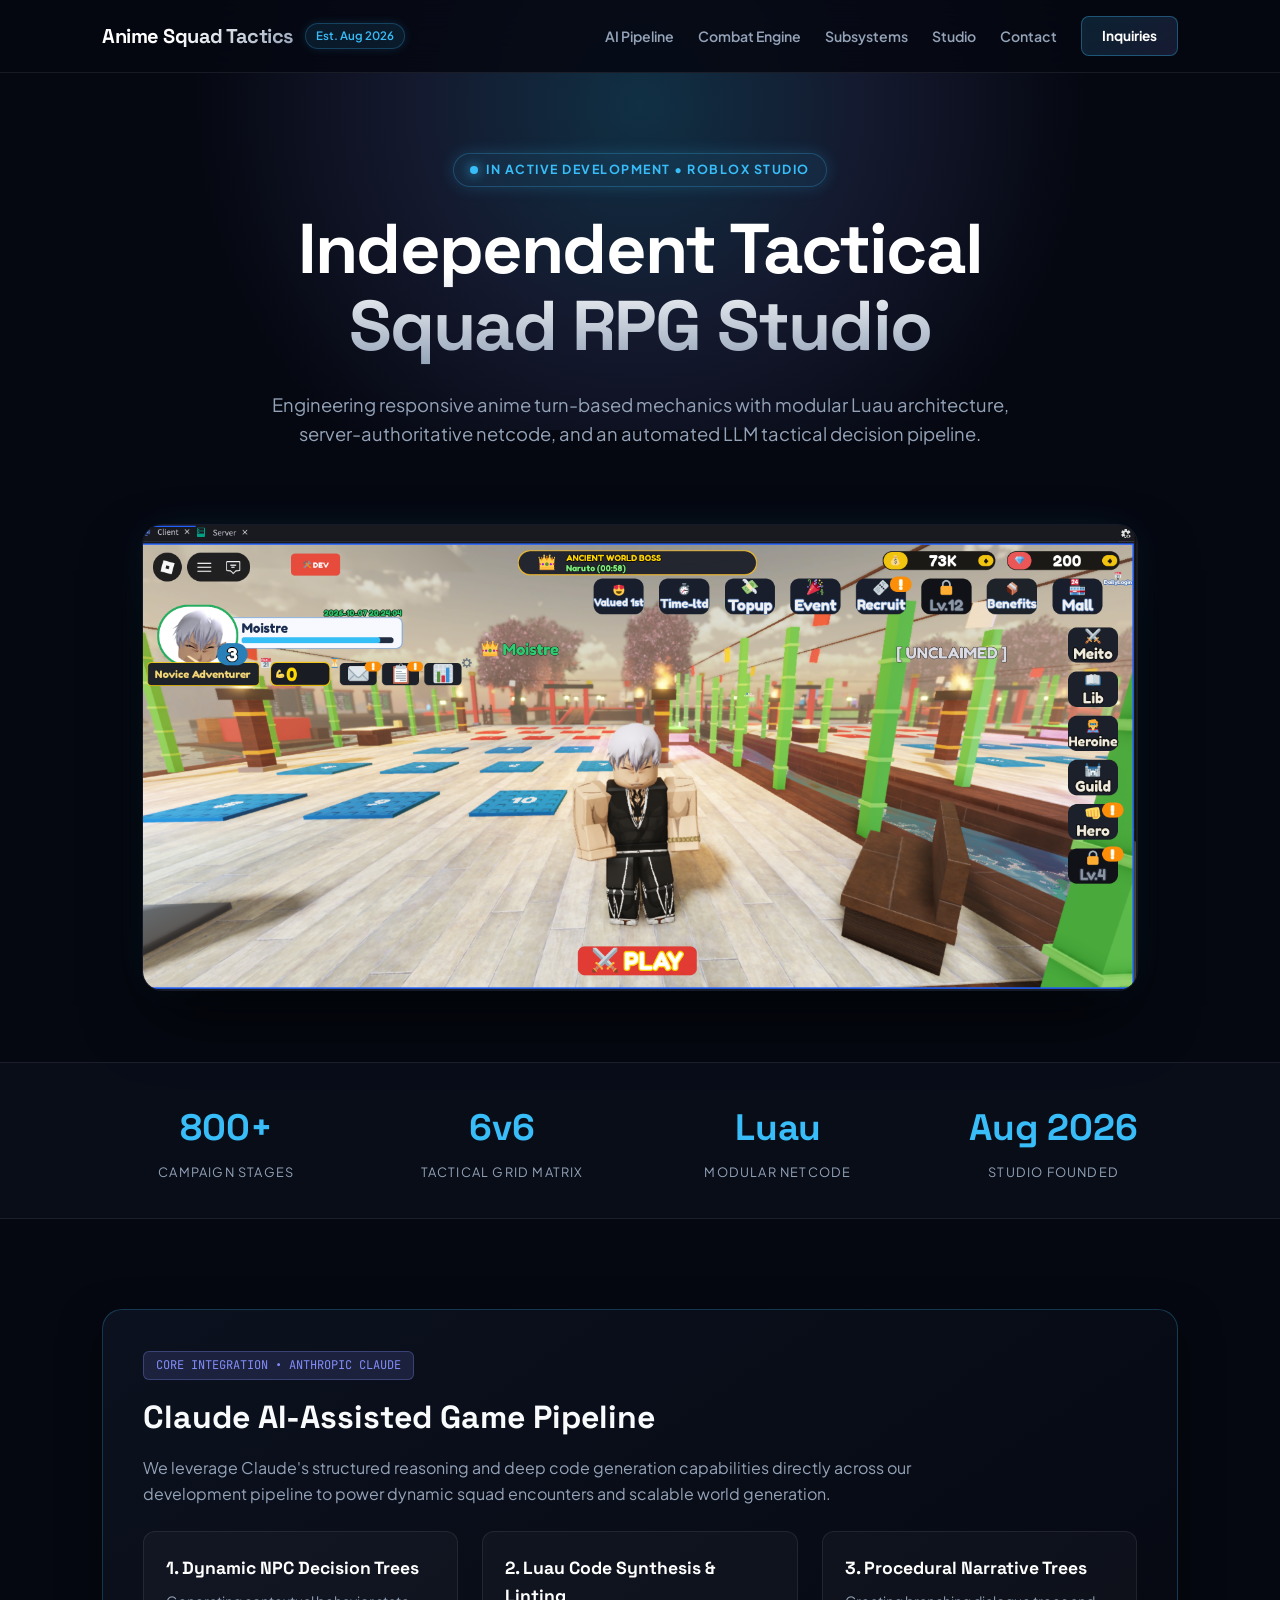
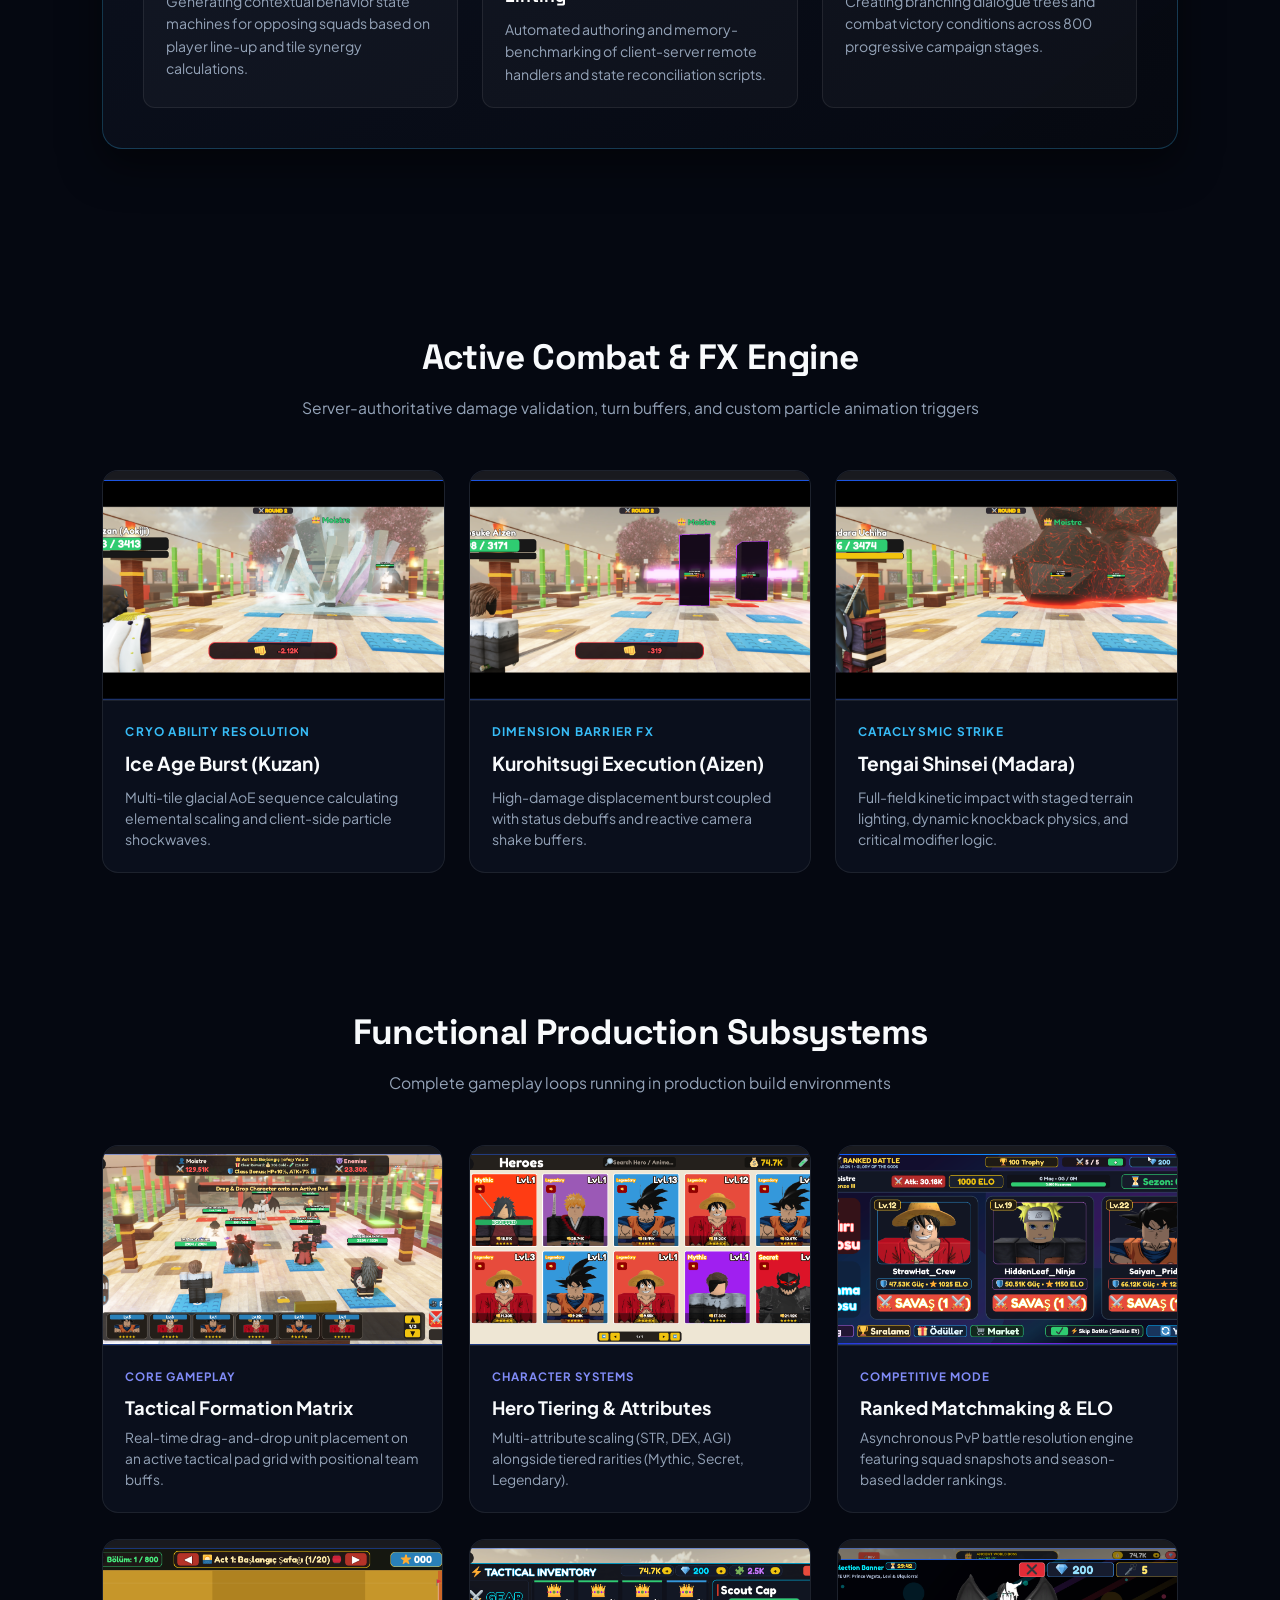
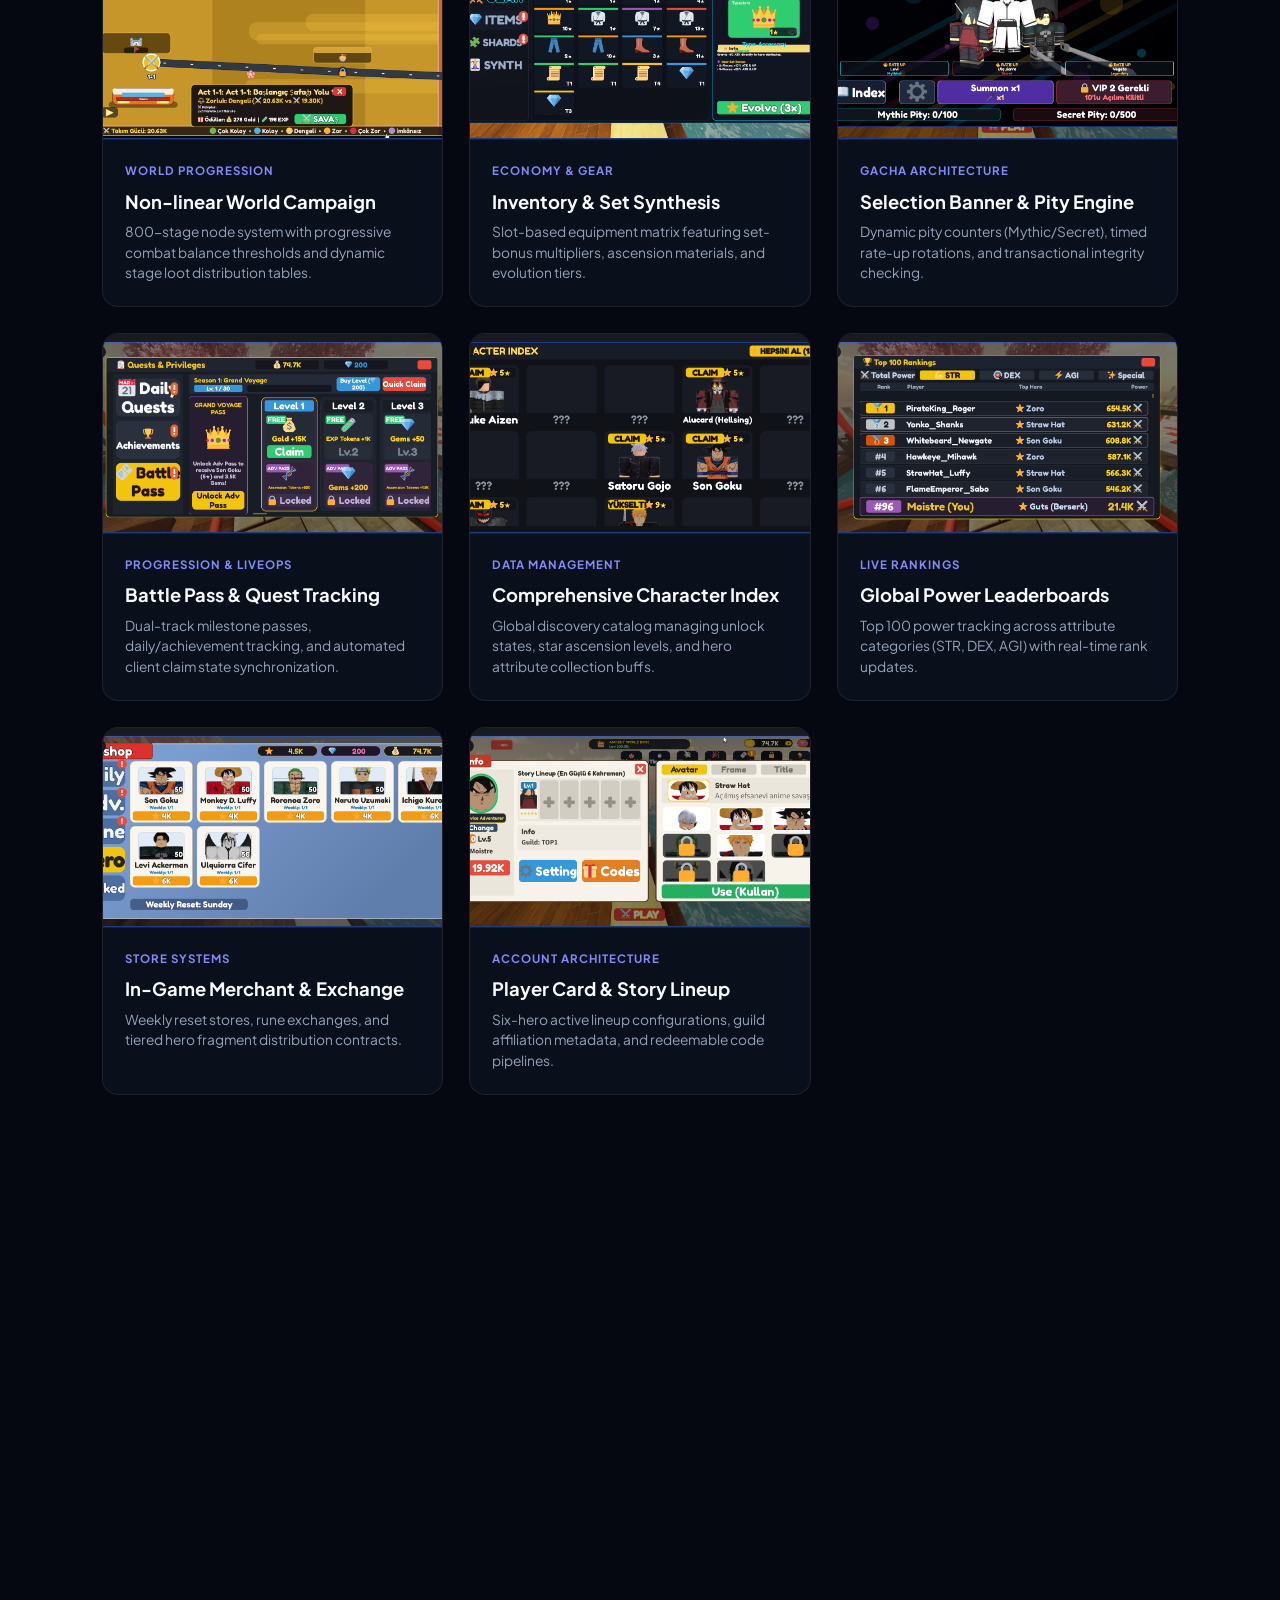
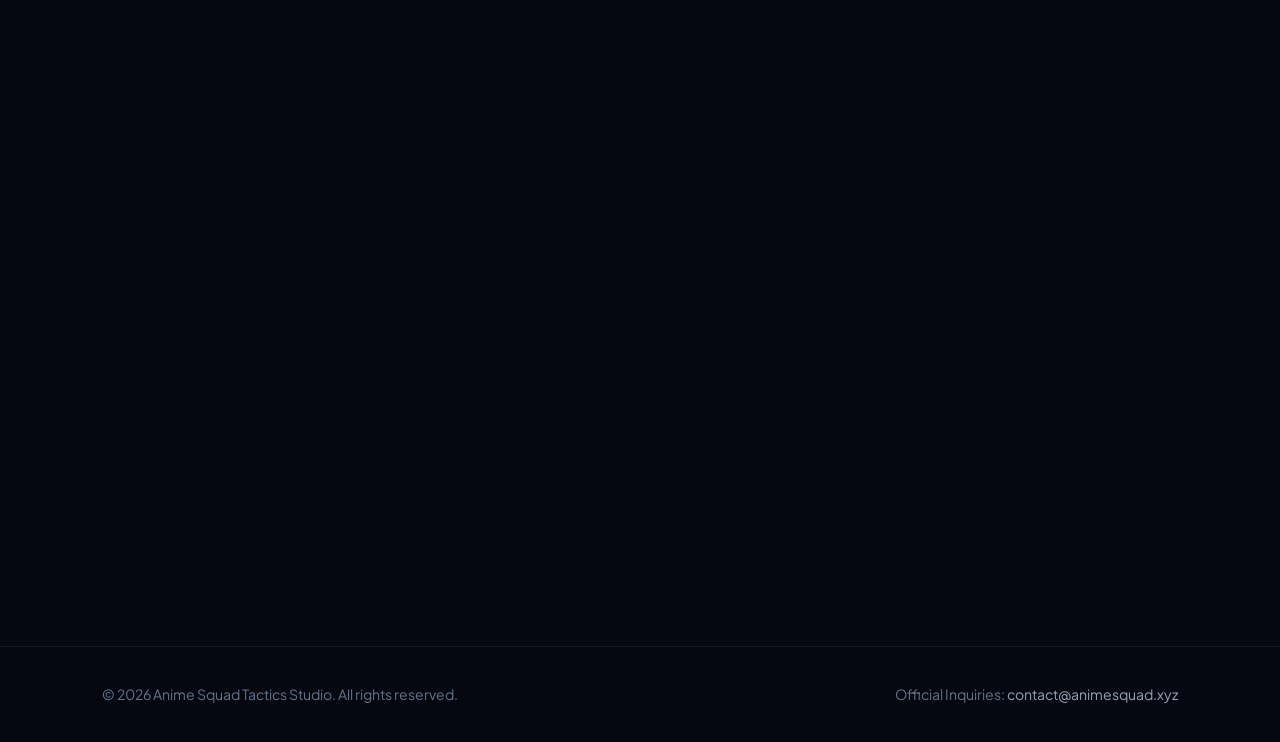
==== commit 664a99ed: "Enhance mobile navigation and viewport settings Updated viewport meta tag for maximum scale and adde" ====
--- a/index.html
+++ b/index.html
@@ -2,7 +2,7 @@
 <html lang="en">
 <head>
   <meta charset="UTF-8">
-  <meta name="viewport" content="width=device-width, initial-scale=1.0">
+  <meta name="viewport" content="width=device-width, initial-scale=1.0, maximum-scale=5.0">
   <title>Anime Squad Tactics Studio | Tactical RPG & AI Pipeline</title>
   <link rel="preconnect" href="https://fonts.googleapis.com">
   <link rel="preconnect" href="https://fonts.gstatic.com" crossorigin>
@@ -28,6 +28,7 @@
       font-family: 'Plus Jakarta Sans', sans-serif;
       line-height: 1.6;
       overflow-x: hidden;
+      width: 100%;
     }
 
     /* Ambient Pulsing Glow */
@@ -109,6 +110,27 @@
       color: var(--accent);
       font-weight: 600;
       box-shadow: 0 0 10px rgba(56, 189, 248, 0.15);
+      white-space: nowrap;
+    }
+
+    /* Hamburger Menu Button (Mobile) */
+    .menu-toggle {
+      display: none;
+      background: transparent;
+      border: none;
+      cursor: pointer;
+      padding: 6px;
+      z-index: 110;
+    }
+
+    .menu-toggle span {
+      display: block;
+      width: 24px;
+      height: 2px;
+      background: var(--text);
+      margin: 5px 0;
+      transition: all 0.3s ease;
+      border-radius: 2px;
     }
 
     nav {
@@ -160,6 +182,7 @@
       font-weight: 700;
       text-decoration: none;
       transition: all 0.3s cubic-bezier(0.16, 1, 0.3, 1);
+      white-space: nowrap;
     }
 
     .nav-btn::before {
@@ -230,7 +253,7 @@
 
     .hero h1 {
       font-family: 'Space Grotesk', sans-serif;
-      font-size: clamp(2.5rem, 5.5vw, 4.4rem);
+      font-size: clamp(2.3rem, 5.5vw, 4.4rem);
       font-weight: 800;
       letter-spacing: -1.8px;
       line-height: 1.1;
@@ -436,7 +459,7 @@
     /* Action Cards with Smooth Elevation & Glow */
     .combat-grid {
       display: grid;
-      grid-template-columns: repeat(auto-fit, minmax(350px, 1fr));
+      grid-template-columns: repeat(auto-fit, minmax(320px, 1fr));
       gap: 24px;
     }
 
@@ -490,6 +513,7 @@
       transition: all 0.3s ease;
       pointer-events: none;
       backdrop-filter: blur(6px);
+      white-space: nowrap;
     }
 
     .combat-card:hover .img-overlay-hint {
@@ -512,7 +536,7 @@
     /* Systems Grid */
     .systems-grid {
       display: grid;
-      grid-template-columns: repeat(auto-fit, minmax(320px, 1fr));
+      grid-template-columns: repeat(auto-fit, minmax(300px, 1fr));
       gap: 26px;
     }
 
@@ -570,7 +594,7 @@
       border-radius: 20px;
       padding: 48px;
       display: grid;
-      grid-template-columns: repeat(auto-fit, minmax(300px, 1fr));
+      grid-template-columns: repeat(auto-fit, minmax(280px, 1fr));
       gap: 40px;
       margin-top: 20px;
       transition: border-color 0.3s ease;
@@ -593,10 +617,12 @@
     .spec-table li {
       display: flex;
       justify-content: space-between;
+      align-items: center;
       padding: 12px 0;
       border-bottom: 1px solid rgba(255, 255, 255, 0.05);
       font-size: 0.9rem;
       transition: background 0.2s ease, padding 0.2s ease;
+      word-break: break-word;
     }
 
     .spec-table li:hover {
@@ -604,8 +630,8 @@
       padding: 12px 8px;
     }
 
-    .spec-table span:first-child { color: var(--muted); }
-    .spec-table span:last-child { font-weight: 600; color: #ffffff; }
+    .spec-table span:first-child { color: var(--muted); margin-right: 12px; }
+    .spec-table span:last-child { font-weight: 600; color: #ffffff; text-align: right; }
 
     /* Contact CTA */
     .contact-cta {
@@ -638,6 +664,7 @@
       overflow: hidden;
       display: inline-flex;
       align-items: center;
+      justify-content: center;
       gap: 10px;
       background: var(--accent);
       color: #060911;
@@ -648,6 +675,7 @@
       text-decoration: none;
       transition: all 0.3s cubic-bezier(0.16, 1, 0.3, 1);
       box-shadow: 0 0 24px rgba(56, 189, 248, 0.35);
+      max-width: 100%;
     }
 
     .contact-btn::before {
@@ -675,17 +703,18 @@
       transform: translateY(0) scale(1);
     }
 
-    /* Lightbox Modal with Scale-in Animation */
+    /* Lightbox Modal with Touch Friendly Scale */
     .lightbox-modal {
       display: none;
       position: fixed;
       top: 0; left: 0; width: 100%; height: 100%;
-      background: rgba(0, 0, 0, 0.9);
+      background: rgba(0, 0, 0, 0.92);
       backdrop-filter: blur(12px);
+      -webkit-backdrop-filter: blur(12px);
       z-index: 1000;
       justify-content: center;
       align-items: center;
-      padding: 24px;
+      padding: 16px;
       opacity: 0;
       transition: opacity 0.3s ease;
     }
@@ -696,13 +725,14 @@
     }
 
     .lightbox-modal img {
-      max-width: 92%;
-      max-height: 88vh;
+      max-width: 95%;
+      max-height: 85vh;
       border-radius: 12px;
       box-shadow: 0 0 60px rgba(0,0,0,0.9);
       border: 1px solid var(--border);
       transform: scale(0.92);
       transition: transform 0.3s cubic-bezier(0.16, 1, 0.3, 1);
+      object-fit: contain;
     }
 
     .lightbox-modal.show img {
@@ -711,18 +741,25 @@
 
     .lightbox-close {
       position: absolute;
-      top: 24px;
-      right: 32px;
+      top: 18px;
+      right: 22px;
       color: #fff;
-      font-size: 2.8rem;
+      font-size: 2.4rem;
       cursor: pointer;
       font-weight: 300;
       transition: transform 0.2s ease, color 0.2s ease;
+      background: rgba(255, 255, 255, 0.1);
+      width: 44px;
+      height: 44px;
+      display: flex;
+      align-items: center;
+      justify-content: center;
+      border-radius: 50%;
     }
 
     .lightbox-close:hover {
       color: var(--accent);
-      transform: scale(1.15) rotate(90deg);
+      background: rgba(255, 255, 255, 0.2);
     }
 
     /* Footer */
@@ -742,10 +779,166 @@
     footer a { color: var(--muted); text-decoration: none; transition: color 0.2s ease; }
     footer a:hover { color: var(--accent); }
 
+    /* =======================================
+       RESPONSIVE & MOBILE RULES (MAX-WIDTH: 768px)
+       ======================================= */
     @media (max-width: 768px) {
-      header { flex-direction: column; gap: 14px; }
-      nav { gap: 14px; flex-wrap: wrap; justify-content: center; }
-      .about-box { padding: 26px; }
+      header {
+        padding: 14px 6%;
+      }
+
+      .menu-toggle {
+        display: block;
+      }
+
+      nav {
+        position: fixed;
+        top: 65px;
+        left: 0;
+        width: 100%;
+        background: rgba(5, 8, 17, 0.98);
+        border-bottom: 1px solid var(--border);
+        backdrop-filter: blur(25px);
+        -webkit-backdrop-filter: blur(25px);
+        flex-direction: column;
+        padding: 24px 6%;
+        gap: 20px;
+        align-items: stretch;
+        text-align: center;
+        transform: translateY(-120%);
+        opacity: 0;
+        pointer-events: none;
+        transition: transform 0.35s cubic-bezier(0.16, 1, 0.3, 1), opacity 0.3s ease;
+      }
+
+      nav.active {
+        transform: translateY(0);
+        opacity: 1;
+        pointer-events: auto;
+      }
+
+      nav a {
+        font-size: 1.05rem;
+        padding: 8px 0;
+      }
+
+      .nav-btn {
+        margin-top: 8px;
+        padding: 12px;
+      }
+
+      .hero {
+        padding: 50px 6% 30px;
+      }
+
+      .hero h1 {
+        font-size: 2.2rem;
+        letter-spacing: -1px;
+      }
+
+      .hero p {
+        font-size: 1rem;
+        margin-bottom: 28px;
+      }
+
+      .hero-viewport {
+        padding: 0 6%;
+        margin-bottom: 45px;
+      }
+
+      .hero-screen::after {
+        opacity: 1;
+        transform: translateY(0);
+        font-size: 0.72rem;
+        padding: 6px 12px;
+        bottom: 12px;
+        right: 12px;
+      }
+
+      .stats-ribbon {
+        padding: 28px 6%;
+      }
+
+      .stats-grid {
+        grid-template-columns: repeat(2, 1fr);
+        gap: 20px;
+      }
+
+      .stat-val {
+        font-size: 1.9rem;
+      }
+
+      .section-wrap {
+        padding: 60px 6% 20px;
+      }
+
+      .section-head {
+        margin-bottom: 35px;
+      }
+
+      .section-head h2 {
+        font-size: 1.75rem;
+      }
+
+      .ai-showcase-box {
+        padding: 24px 20px;
+      }
+
+      .ai-showcase-box h2 {
+        font-size: 1.5rem !important;
+      }
+
+      .combat-grid,
+      .systems-grid {
+        grid-template-columns: 1fr;
+        gap: 20px;
+      }
+
+      .img-overlay-hint {
+        opacity: 0.9;
+        font-size: 0.75rem;
+        padding: 6px 12px;
+      }
+
+      .about-box {
+        padding: 26px 20px;
+        grid-template-columns: 1fr;
+        gap: 28px;
+      }
+
+      .about-main h3 {
+        font-size: 1.4rem;
+      }
+
+      .spec-table li {
+        flex-direction: column;
+        align-items: flex-start;
+        gap: 4px;
+        padding: 10px 0;
+      }
+
+      .spec-table span:last-child {
+        text-align: left;
+      }
+
+      .contact-cta {
+        padding: 40px 20px;
+      }
+
+      .contact-cta h2 {
+        font-size: 1.7rem;
+      }
+
+      .contact-btn {
+        width: 100%;
+        padding: 14px 20px;
+      }
+
+      footer {
+        flex-direction: column;
+        text-align: center;
+        padding: 30px 6%;
+      }
     }
   </style>
 </head>
@@ -756,14 +949,22 @@
   <header>
     <div class="brand-wrap">
       <a href="#" class="brand-title">Anime Squad Tactics</a>
-      <span class="badge-est">Est. August 2026</span>
+      <span class="badge-est">Est. Aug 2026</span>
     </div>
-    <nav>
-      <a href="#pipeline">AI Pipeline</a>
-      <a href="#combat">Combat Engine</a>
-      <a href="#systems">Subsystems</a>
-      <a href="#about">Studio</a>
-      <a href="#contact">Contact</a>
+
+    <!-- Mobile Hamburger Toggle -->
+    <button class="menu-toggle" id="menuToggle" aria-label="Toggle Navigation">
+      <span></span>
+      <span></span>
+      <span></span>
+    </button>
+
+    <nav id="navMenu">
+      <a href="#pipeline" onclick="closeNav()">AI Pipeline</a>
+      <a href="#combat" onclick="closeNav()">Combat Engine</a>
+      <a href="#systems" onclick="closeNav()">Subsystems</a>
+      <a href="#about" onclick="closeNav()">Studio</a>
+      <a href="#contact" onclick="closeNav()">Contact</a>
       <a href="mailto:contact@animesquad.xyz" class="nav-btn">Inquiries</a>
     </nav>
   </header>
@@ -840,7 +1041,7 @@
     <div class="combat-grid">
       <div class="combat-card" onclick="openLightbox('kuzan.png')">
         <div class="img-box">
-          <img src="kuzan.png" alt="Kuzan Combat Execution">
+          <img src="kuzan.png" alt="Kuzan Combat Execution" loading="lazy">
           <span class="img-overlay-hint">🔍 Expand FX</span>
         </div>
         <div class="combat-info">
@@ -852,7 +1053,7 @@
 
       <div class="combat-card" onclick="openLightbox('aizen.png')">
         <div class="img-box">
-          <img src="aizen.png" alt="Sosuke Aizen Tactical Encounter">
+          <img src="aizen.png" alt="Sosuke Aizen Tactical Encounter" loading="lazy">
           <span class="img-overlay-hint">🔍 Expand FX</span>
         </div>
         <div class="combat-info">
@@ -864,7 +1065,7 @@
 
       <div class="combat-card" onclick="openLightbox('madara.png')">
         <div class="img-box">
-          <img src="madara.png" alt="Madara Uchiha Meteor Strike">
+          <img src="madara.png" alt="Madara Uchiha Meteor Strike" loading="lazy">
           <span class="img-overlay-hint">🔍 Expand FX</span>
         </div>
         <div class="combat-info">
@@ -886,7 +1087,7 @@
     <div class="systems-grid">
       <div class="sys-item" onclick="openLightbox('tactics-grid.png')">
         <div class="img-box">
-          <img src="tactics-grid.png" alt="Tactical Pad Matrix">
+          <img src="tactics-grid.png" alt="Tactical Pad Matrix" loading="lazy">
           <span class="img-overlay-hint">🔍 View System</span>
         </div>
         <div class="sys-content">
@@ -898,7 +1099,7 @@
 
       <div class="sys-item" onclick="openLightbox('heroes-roster.png')">
         <div class="img-box">
-          <img src="heroes-roster.png" alt="Hero Management Roster">
+          <img src="heroes-roster.png" alt="Hero Management Roster" loading="lazy">
           <span class="img-overlay-hint">🔍 View System</span>
         </div>
         <div class="sys-content">
@@ -910,7 +1111,7 @@
 
       <div class="sys-item" onclick="openLightbox('pvp-arena.png')">
         <div class="img-box">
-          <img src="pvp-arena.png" alt="Asynchronous Ranked Matchmaking">
+          <img src="pvp-arena.png" alt="Asynchronous Ranked Matchmaking" loading="lazy">
           <span class="img-overlay-hint">🔍 View System</span>
         </div>
         <div class="sys-content">
@@ -922,7 +1123,7 @@
 
       <div class="sys-item" onclick="openLightbox('campaign-map.png')">
         <div class="img-box">
-          <img src="campaign-map.png" alt="Campaign Map Progression">
+          <img src="campaign-map.png" alt="Campaign Map Progression" loading="lazy">
           <span class="img-overlay-hint">🔍 View System</span>
         </div>
         <div class="sys-content">
@@ -934,7 +1135,7 @@
 
       <div class="sys-item" onclick="openLightbox('tactical-inventory.png')">
         <div class="img-box">
-          <img src="tactical-inventory.png" alt="Tactical Inventory and Synthesis">
+          <img src="tactical-inventory.png" alt="Tactical Inventory and Synthesis" loading="lazy">
           <span class="img-overlay-hint">🔍 View System</span>
         </div>
         <div class="sys-content">
@@ -946,7 +1147,7 @@
 
       <div class="sys-item" onclick="openLightbox('summon-banner.png')">
         <div class="img-box">
-          <img src="summon-banner.png" alt="Hero Summon Banner">
+          <img src="summon-banner.png" alt="Hero Summon Banner" loading="lazy">
           <span class="img-overlay-hint">🔍 View System</span>
         </div>
         <div class="sys-content">
@@ -958,7 +1159,7 @@
 
       <div class="sys-item" onclick="openLightbox('battle-pass.png')">
         <div class="img-box">
-          <img src="battle-pass.png" alt="Quests and Battle Pass Progression">
+          <img src="battle-pass.png" alt="Quests and Battle Pass Progression" loading="lazy">
           <span class="img-overlay-hint">🔍 View System</span>
         </div>
         <div class="sys-content">
@@ -970,7 +1171,7 @@
 
       <div class="sys-item" onclick="openLightbox('character-index.png')">
         <div class="img-box">
-          <img src="character-index.png" alt="Character Index Catalog">
+          <img src="character-index.png" alt="Character Index Catalog" loading="lazy">
           <span class="img-overlay-hint">🔍 View System</span>
         </div>
         <div class="sys-content">
@@ -982,7 +1183,7 @@
 
       <div class="sys-item" onclick="openLightbox('leaderboard.png')">
         <div class="img-box">
-          <img src="leaderboard.png" alt="Server Power Leaderboard">
+          <img src="leaderboard.png" alt="Server Power Leaderboard" loading="lazy">
           <span class="img-overlay-hint">🔍 View System</span>
         </div>
         <div class="sys-content">
@@ -994,7 +1195,7 @@
 
       <div class="sys-item" onclick="openLightbox('shop-menu.png')">
         <div class="img-box">
-          <img src="shop-menu.png" alt="Studio In-Game Shop">
+          <img src="shop-menu.png" alt="Studio In-Game Shop" loading="lazy">
           <span class="img-overlay-hint">🔍 View System</span>
         </div>
         <div class="sys-content">
@@ -1006,7 +1207,7 @@
 
       <div class="sys-item" onclick="openLightbox('profile.png')">
         <div class="img-box">
-          <img src="profile.png" alt="User Studio Profile">
+          <img src="profile.png" alt="User Studio Profile" loading="lazy">
           <span class="img-overlay-hint">🔍 View System</span>
         </div>
         <div class="sys-content">
@@ -1066,8 +1267,28 @@
     </div>
   </footer>
 
-  <!-- Interactive Scripts (Scroll Reveal & Lightbox) -->
+  <!-- Interactive Scripts (Mobile Nav, Scroll Reveal & Lightbox) -->
   <script>
+    // Mobile Nav Toggle
+    const menuToggle = document.getElementById('menuToggle');
+    const navMenu = document.getElementById('navMenu');
+
+    menuToggle.addEventListener('click', function(e) {
+      e.stopPropagation();
+      navMenu.classList.toggle('active');
+    });
+
+    function closeNav() {
+      navMenu.classList.remove('active');
+    }
+
+    // Close mobile nav when clicking outside
+    document.addEventListener('click', function(e) {
+      if (!navMenu.contains(e.target) && !menuToggle.contains(e.target)) {
+        closeNav();
+      }
+    });
+
     // Scroll Reveal Intersection Observer
     document.addEventListener("DOMContentLoaded", function () {
       const reveals = document.querySelectorAll(".reveal");
@@ -1077,7 +1298,7 @@
             entry.target.classList.add("active");
           }
         });
-      }, { threshold: 0.1 });
+      }, { threshold: 0.08 });
 
       reveals.forEach((el) => observer.observe(el));
     });
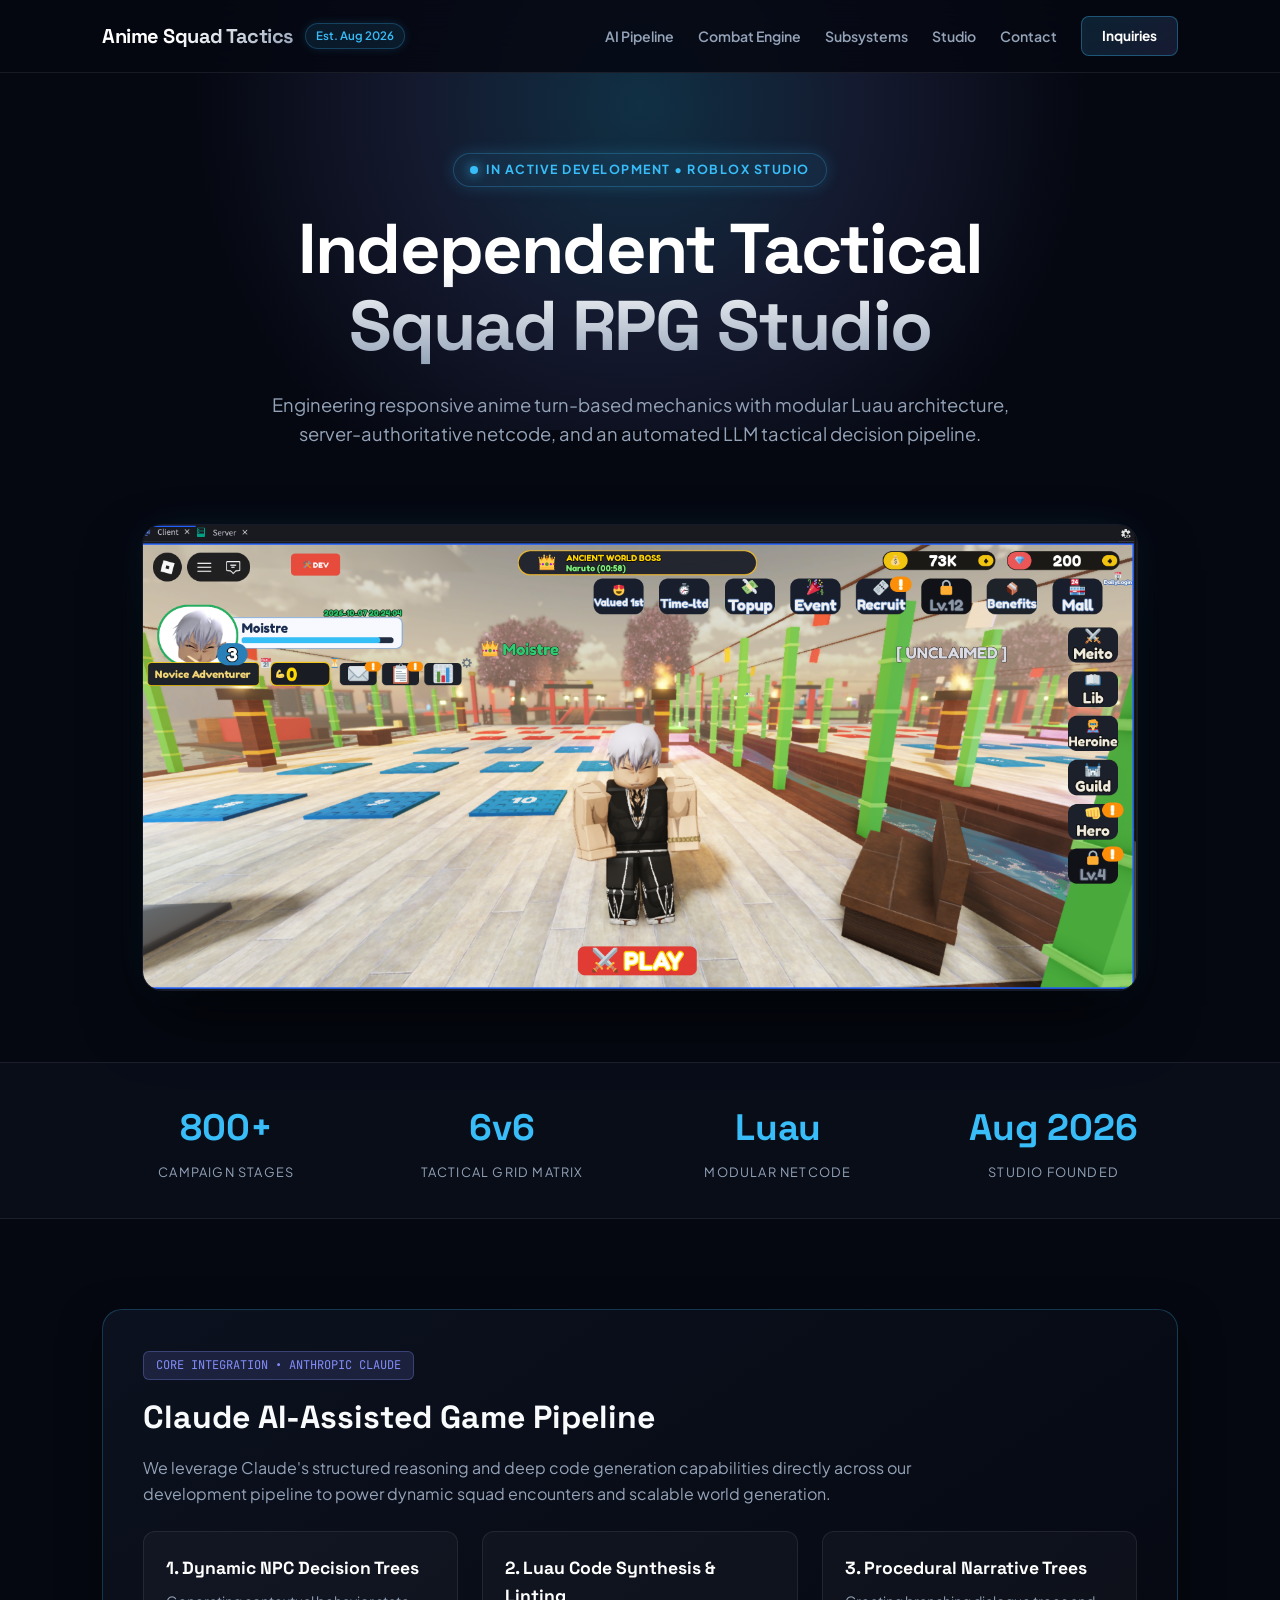
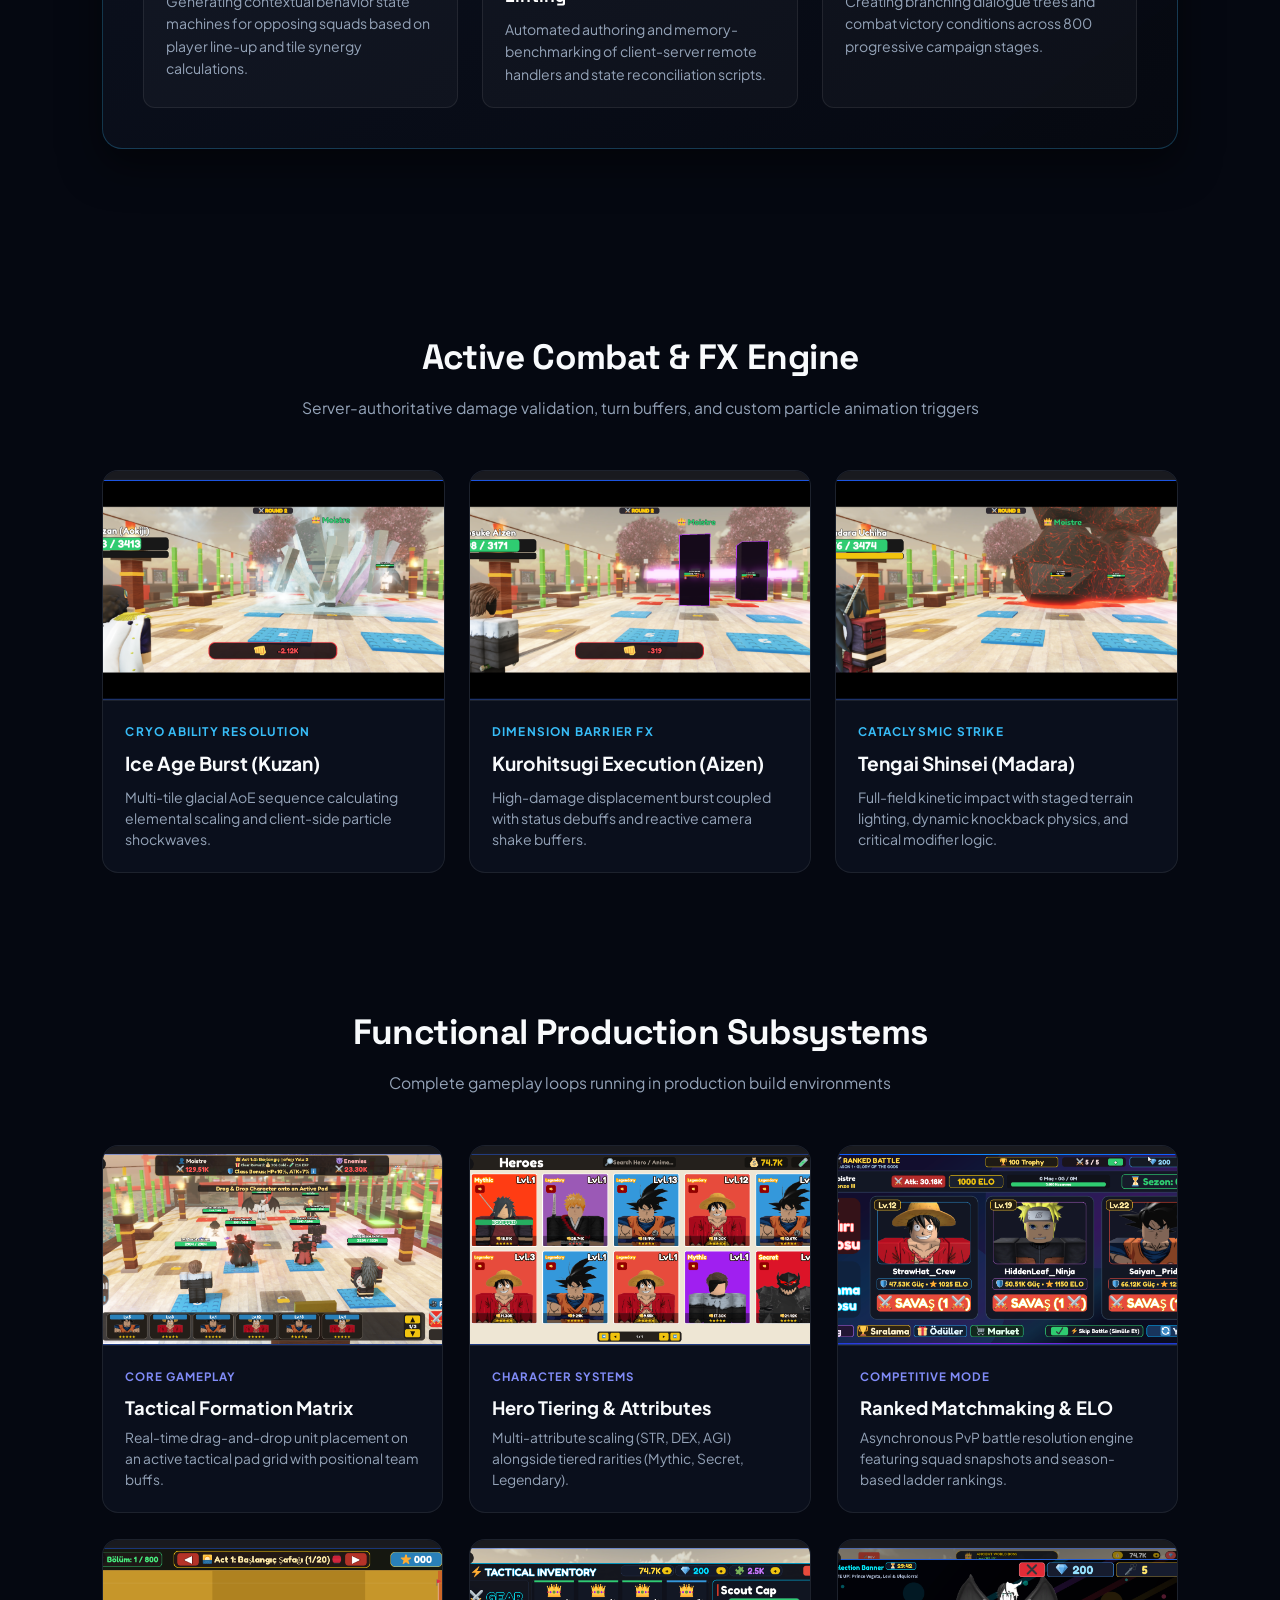
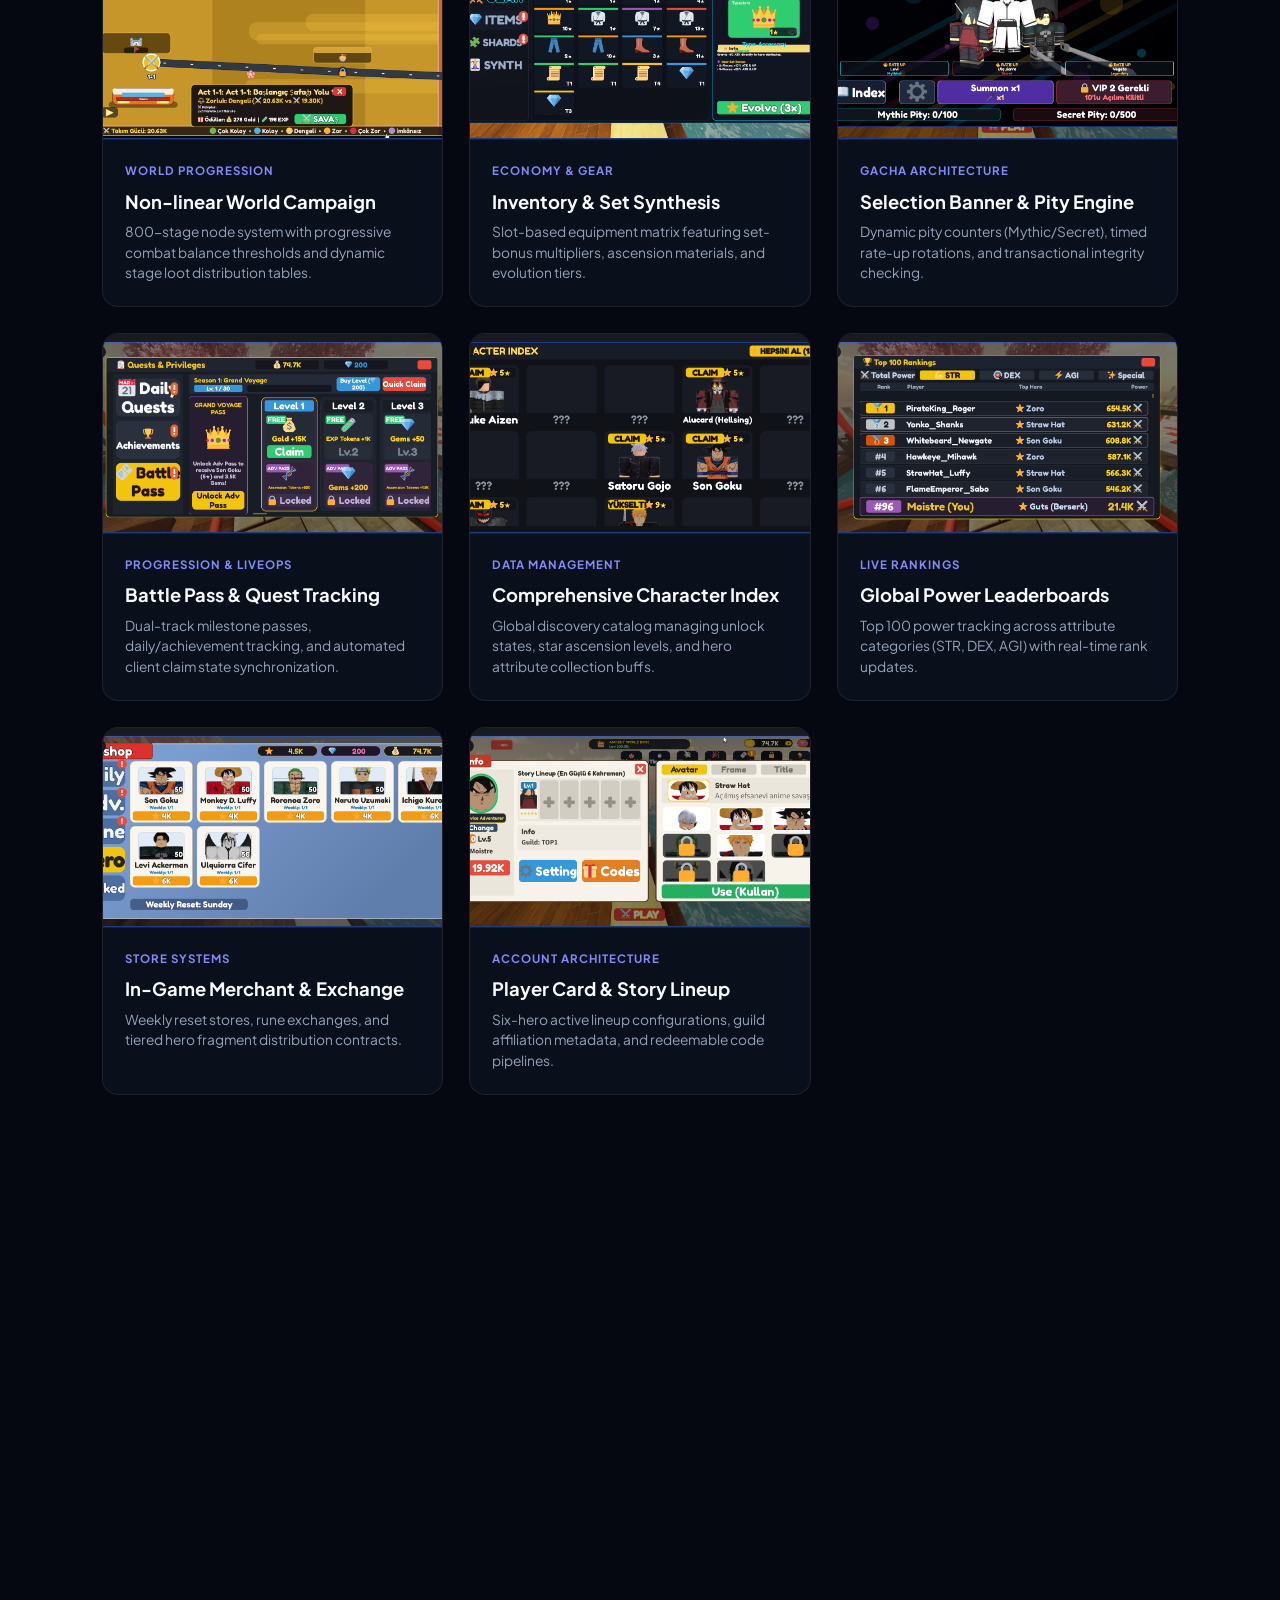
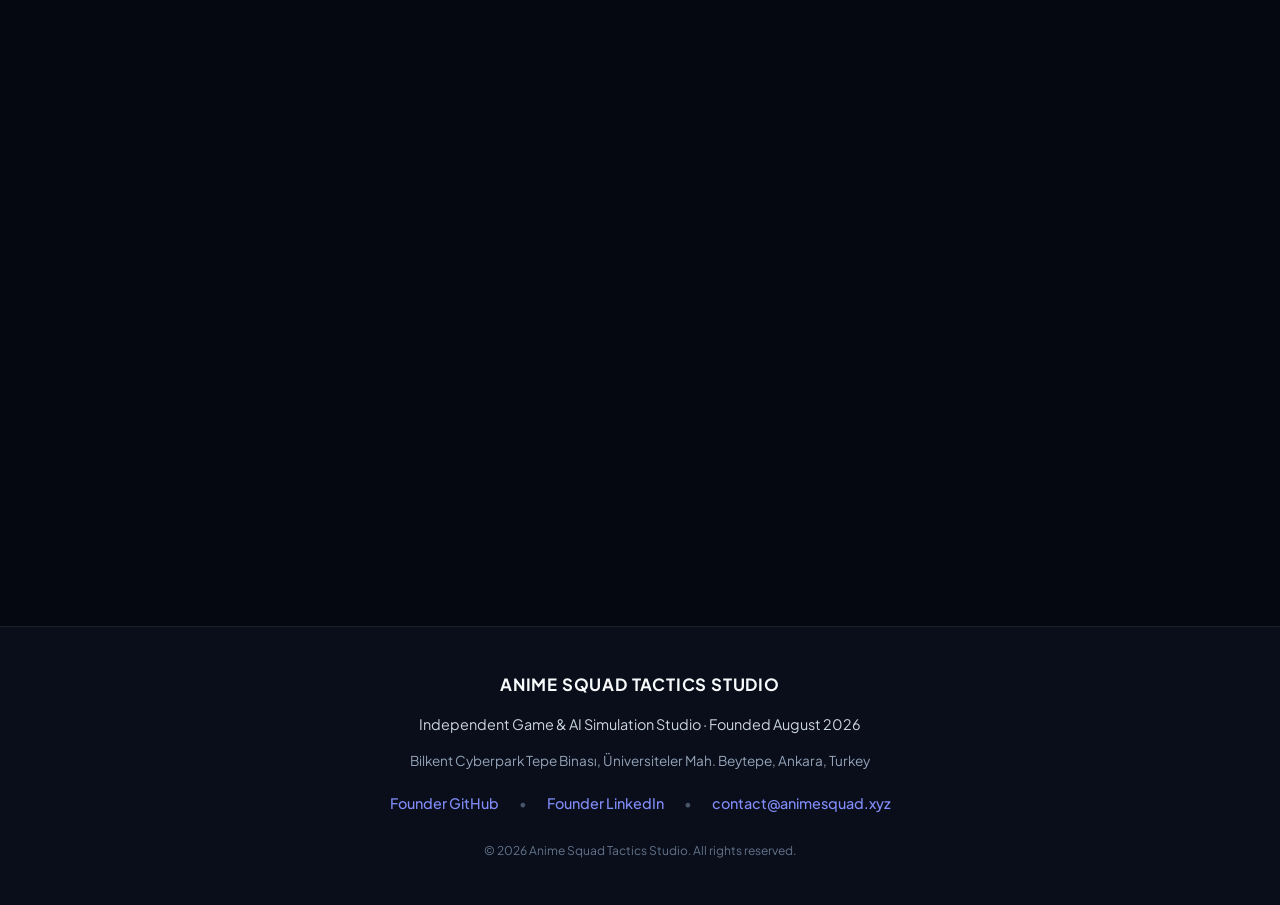
==== commit d2381181: "Revamp footer with updated styles and content" ====
--- a/index.html
+++ b/index.html
@@ -1258,14 +1258,23 @@
   </div>
 
   <!-- Footer -->
-  <footer>
-    <div>
-      © 2026 Anime Squad Tactics Studio. All rights reserved.
+  <footer style="margin-top: 60px; padding: 45px 20px; border-top: 1px solid rgba(255,255,255,0.08); text-align: center; color: #94a3b8; font-size: 0.9rem; background: rgba(15, 23, 42, 0.4);">
+  <div style="max-width: 850px; margin: 0 auto; display: flex; flex-direction: column; gap: 14px; align-items: center;">
+    <p style="margin: 0; color: #f8fafc; font-weight: 700; letter-spacing: 0.8px; font-size: 1.05rem;">ANIME SQUAD TACTICS STUDIO</p>
+    <p style="margin: 0; color: #cbd5e1;">Independent Game & AI Simulation Studio · Founded August 2026</p>
+    <p style="margin: 0; font-size: 0.85rem; color: #94a3b8;">Bilkent Cyberpark Tepe Binası, Üniversiteler Mah. Beytepe, Ankara, Turkey</p>
+    
+    <div style="display: flex; gap: 20px; margin-top: 6px; align-items: center;">
+      <a href="https://github.com/meliksahsucu" target="_blank" rel="noopener noreferrer" style="color: #818cf8; text-decoration: none; font-weight: 500;">Founder GitHub</a>
+      <span style="color: #475569;">•</span>
+      <a href="https://www.linkedin.com/in/meliksahsucu/" target="_blank" rel="noopener noreferrer" style="color: #818cf8; text-decoration: none; font-weight: 500;">Founder LinkedIn</a>
+      <span style="color: #475569;">•</span>
+      <a href="mailto:contact@animesquad.xyz" style="color: #818cf8; text-decoration: none; font-weight: 500;">contact@animesquad.xyz</a>
     </div>
-    <div>
-      Official Inquiries: <a href="mailto:contact@animesquad.xyz">contact@animesquad.xyz</a>
-    </div>
-  </footer>
+
+    <p style="font-size: 0.75rem; color: #64748b; margin-top: 12px;">© 2026 Anime Squad Tactics Studio. All rights reserved.</p>
+  </div>
+</footer>
 
   <!-- Interactive Scripts (Mobile Nav, Scroll Reveal & Lightbox) -->
   <script>
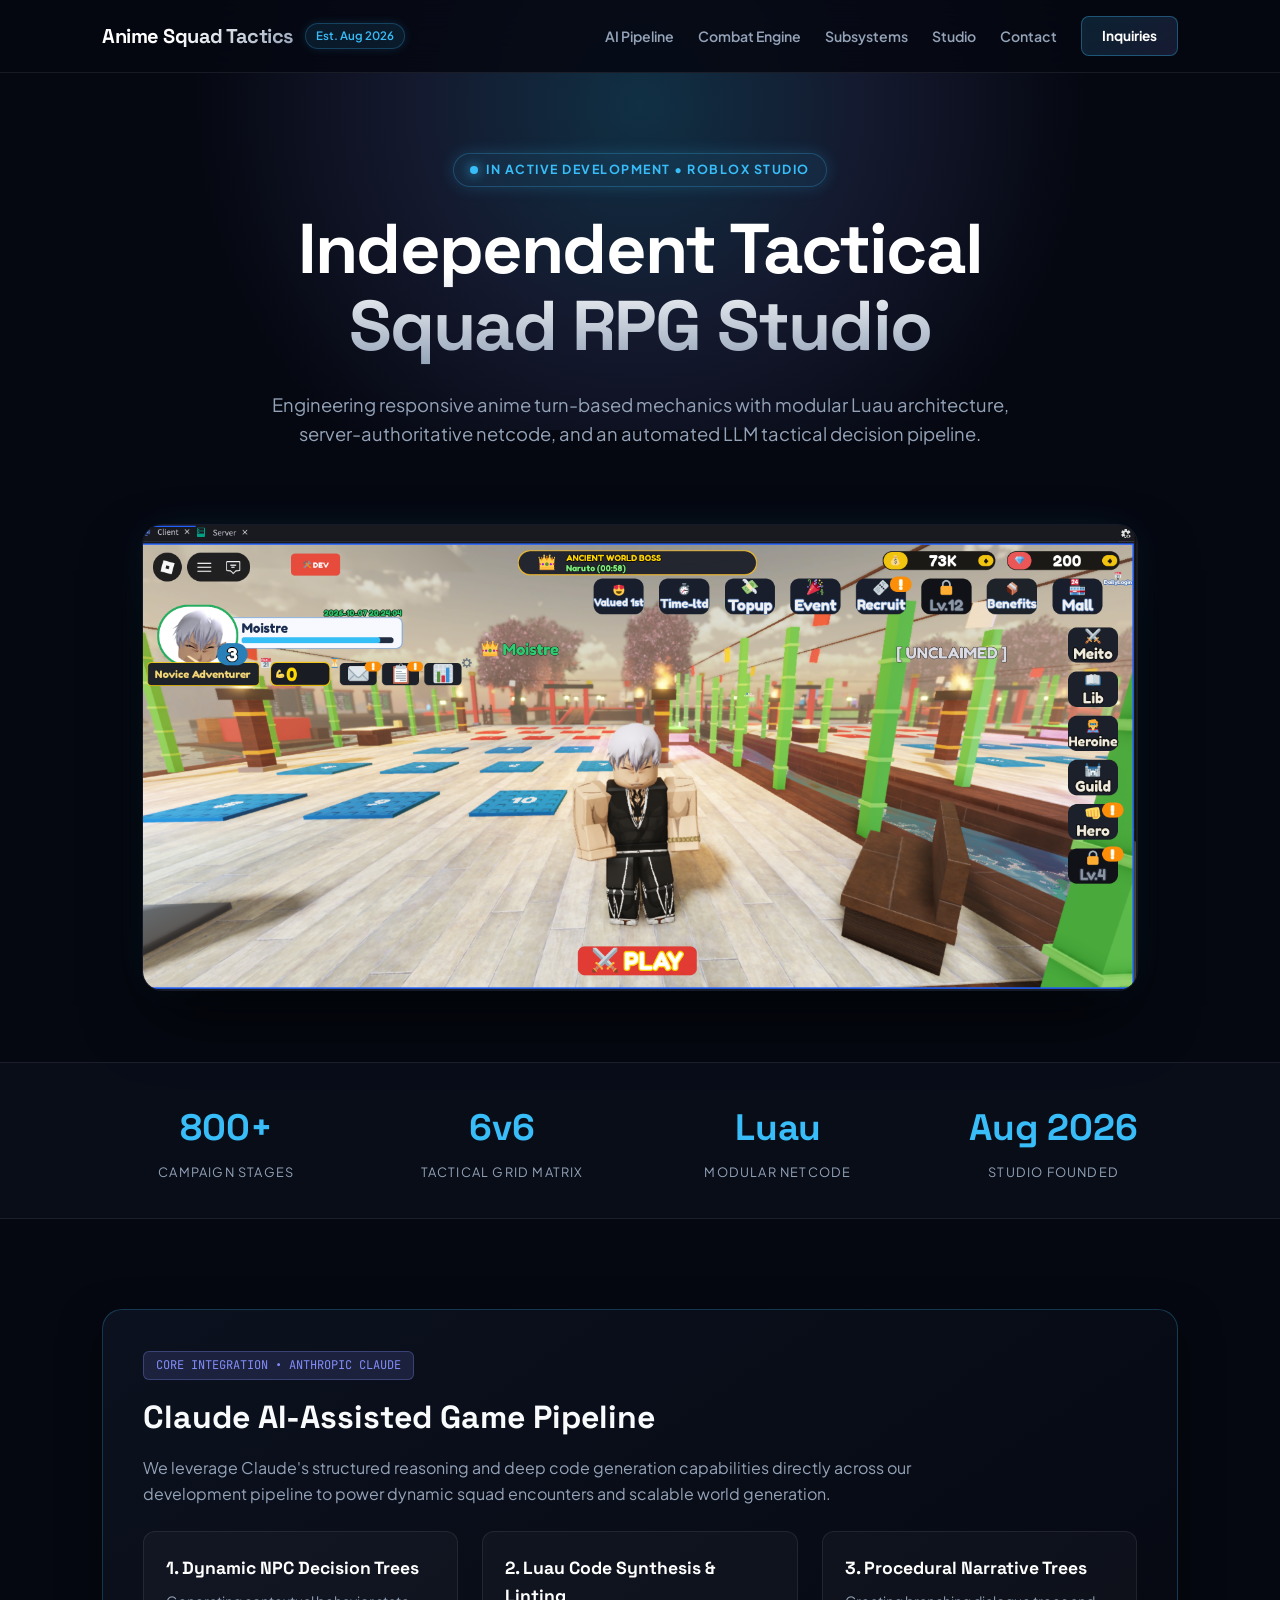
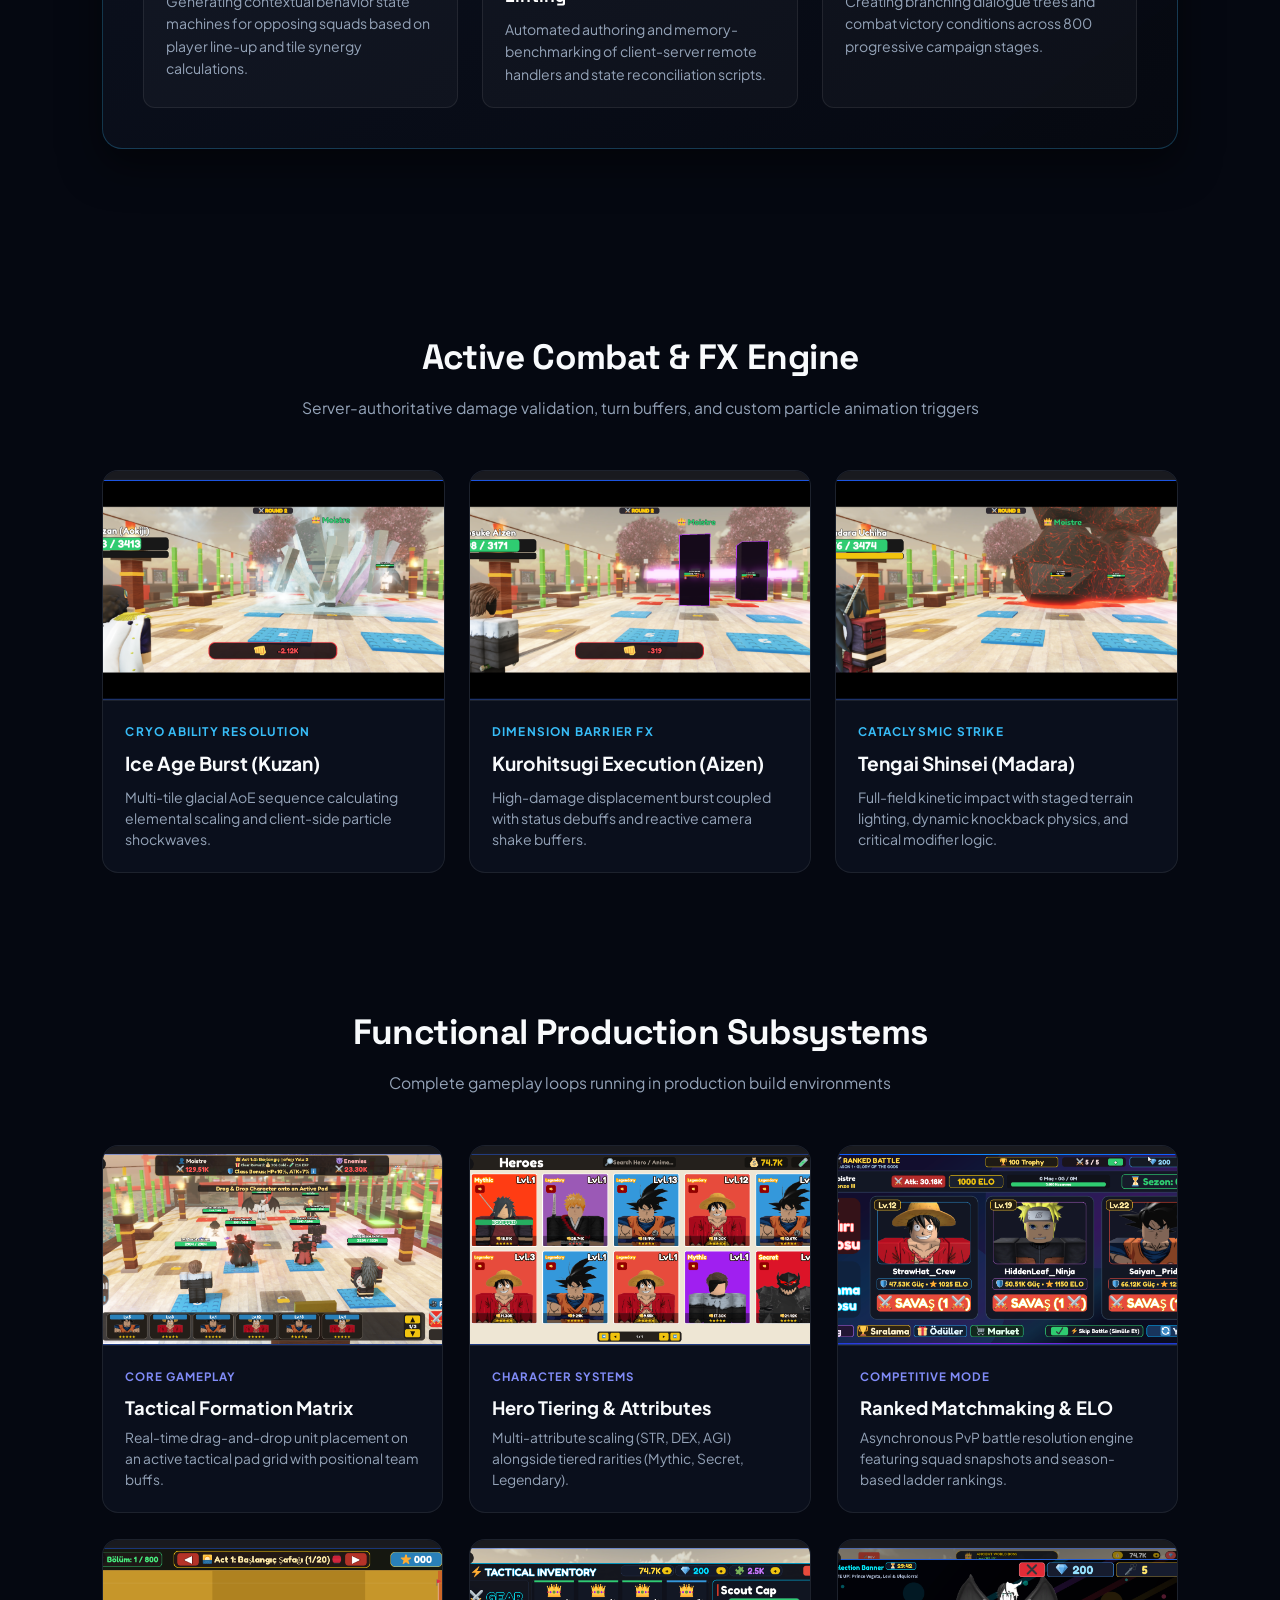
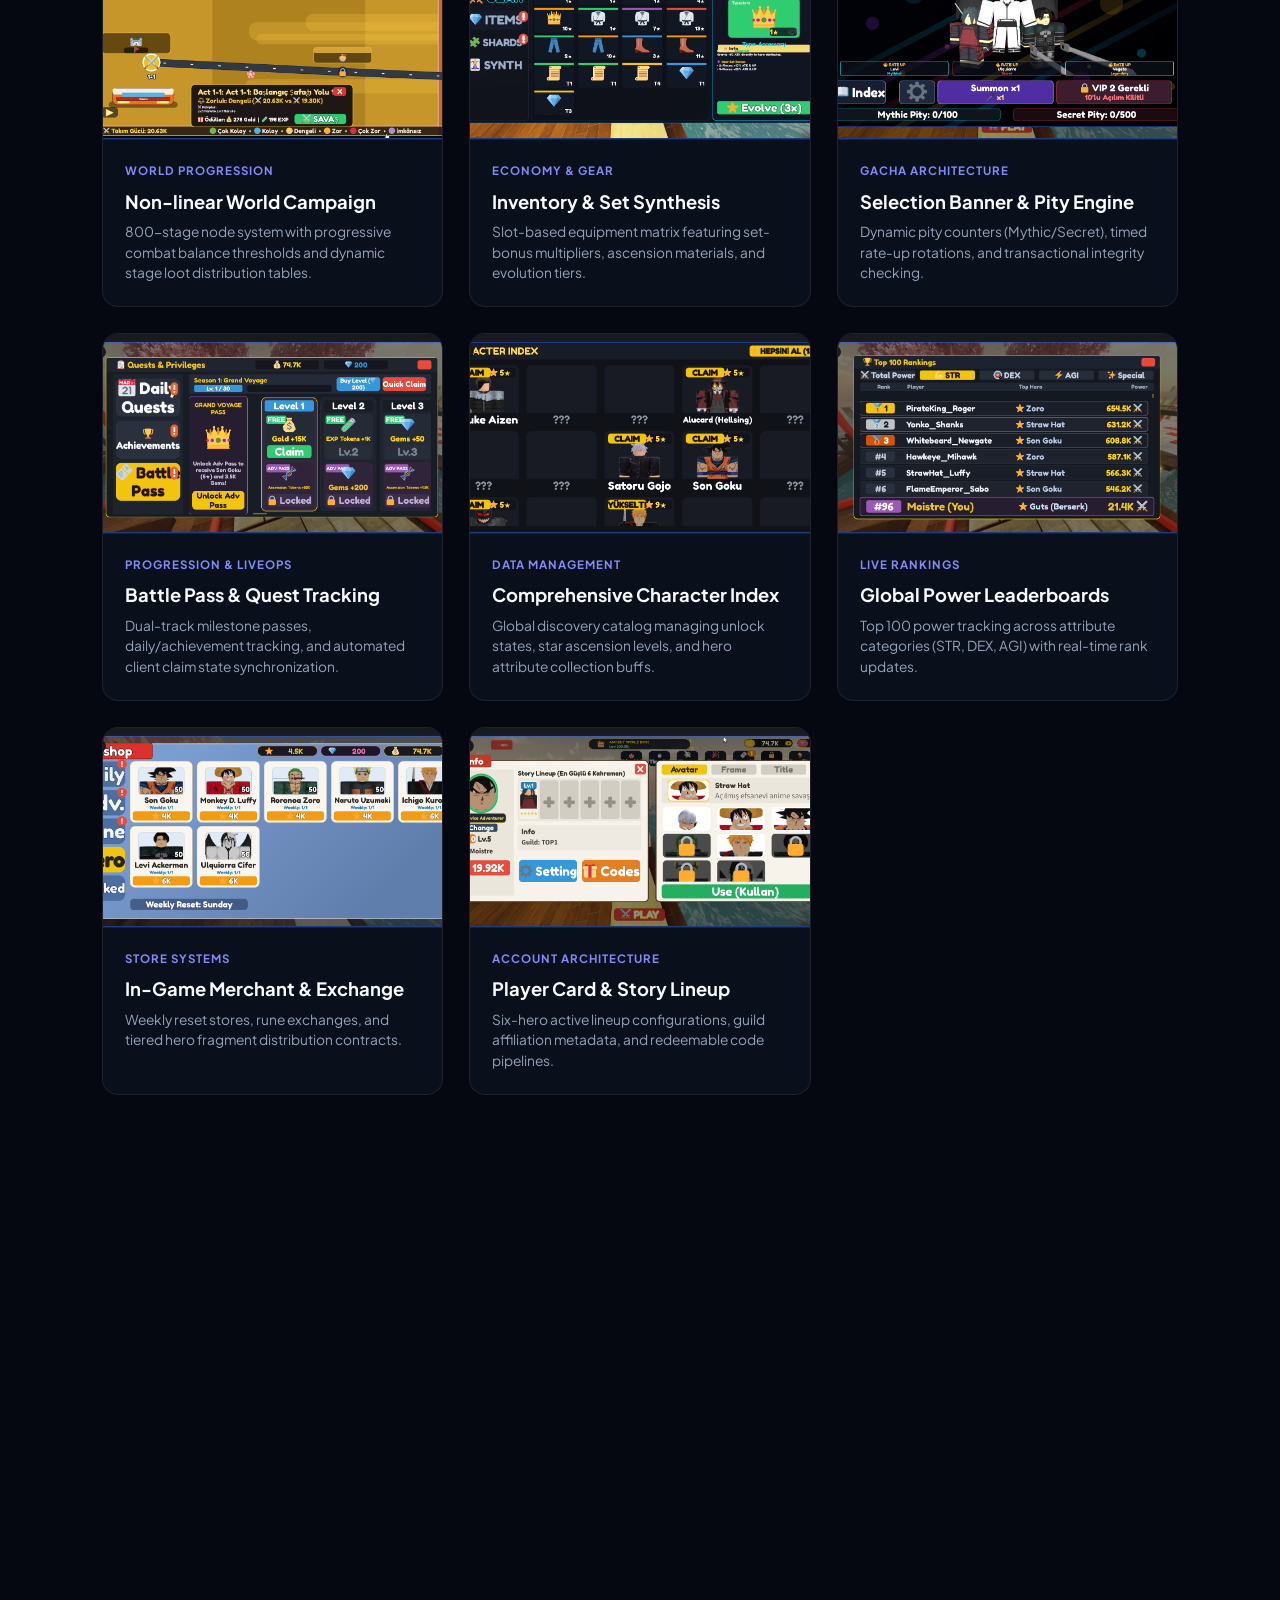
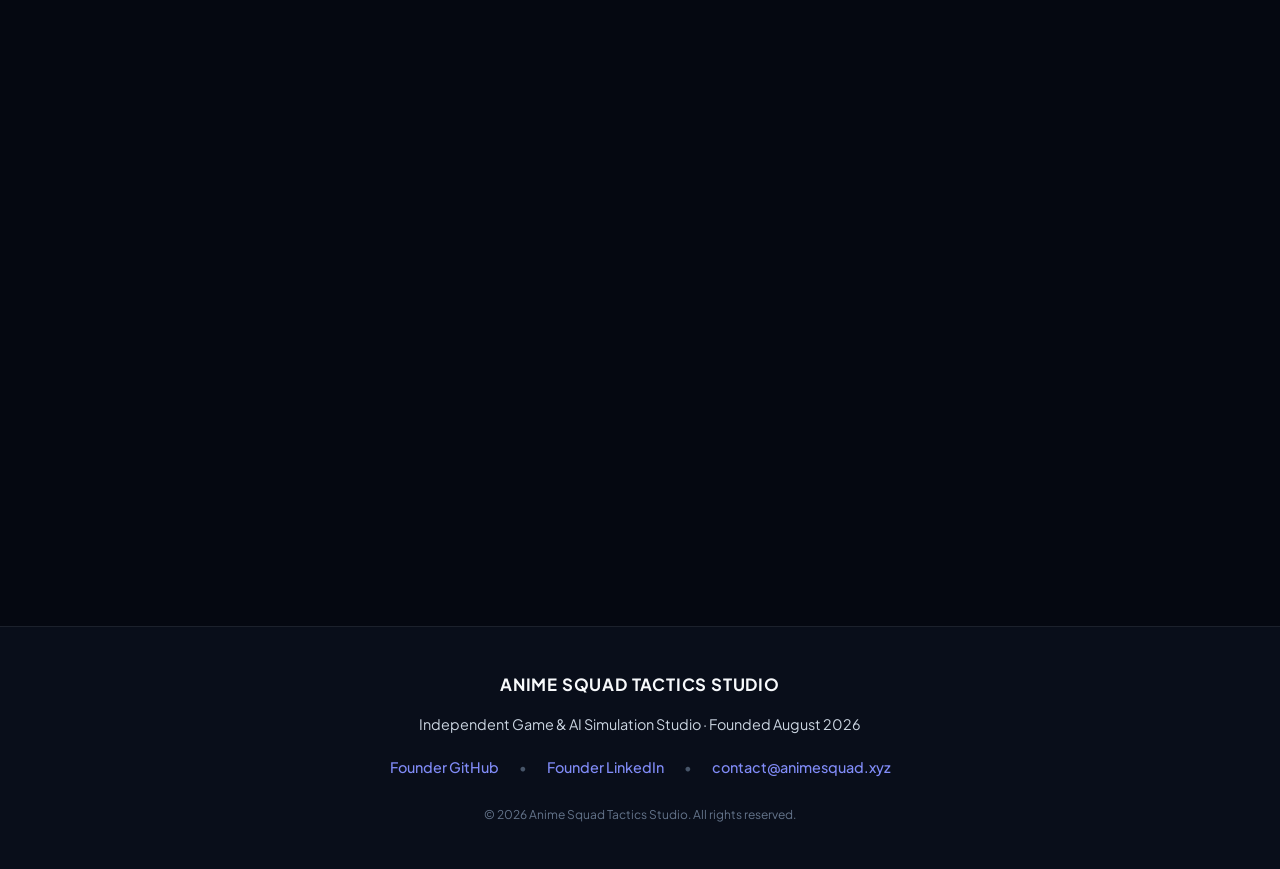
==== commit 6efea757: "." ====
--- a/index.html
+++ b/index.html
@@ -1262,7 +1262,6 @@
   <div style="max-width: 850px; margin: 0 auto; display: flex; flex-direction: column; gap: 14px; align-items: center;">
     <p style="margin: 0; color: #f8fafc; font-weight: 700; letter-spacing: 0.8px; font-size: 1.05rem;">ANIME SQUAD TACTICS STUDIO</p>
     <p style="margin: 0; color: #cbd5e1;">Independent Game & AI Simulation Studio · Founded August 2026</p>
-    <p style="margin: 0; font-size: 0.85rem; color: #94a3b8;">Bilkent Cyberpark Tepe Binası, Üniversiteler Mah. Beytepe, Ankara, Turkey</p>
     
     <div style="display: flex; gap: 20px; margin-top: 6px; align-items: center;">
       <a href="https://github.com/meliksahsucu" target="_blank" rel="noopener noreferrer" style="color: #818cf8; text-decoration: none; font-weight: 500;">Founder GitHub</a>
